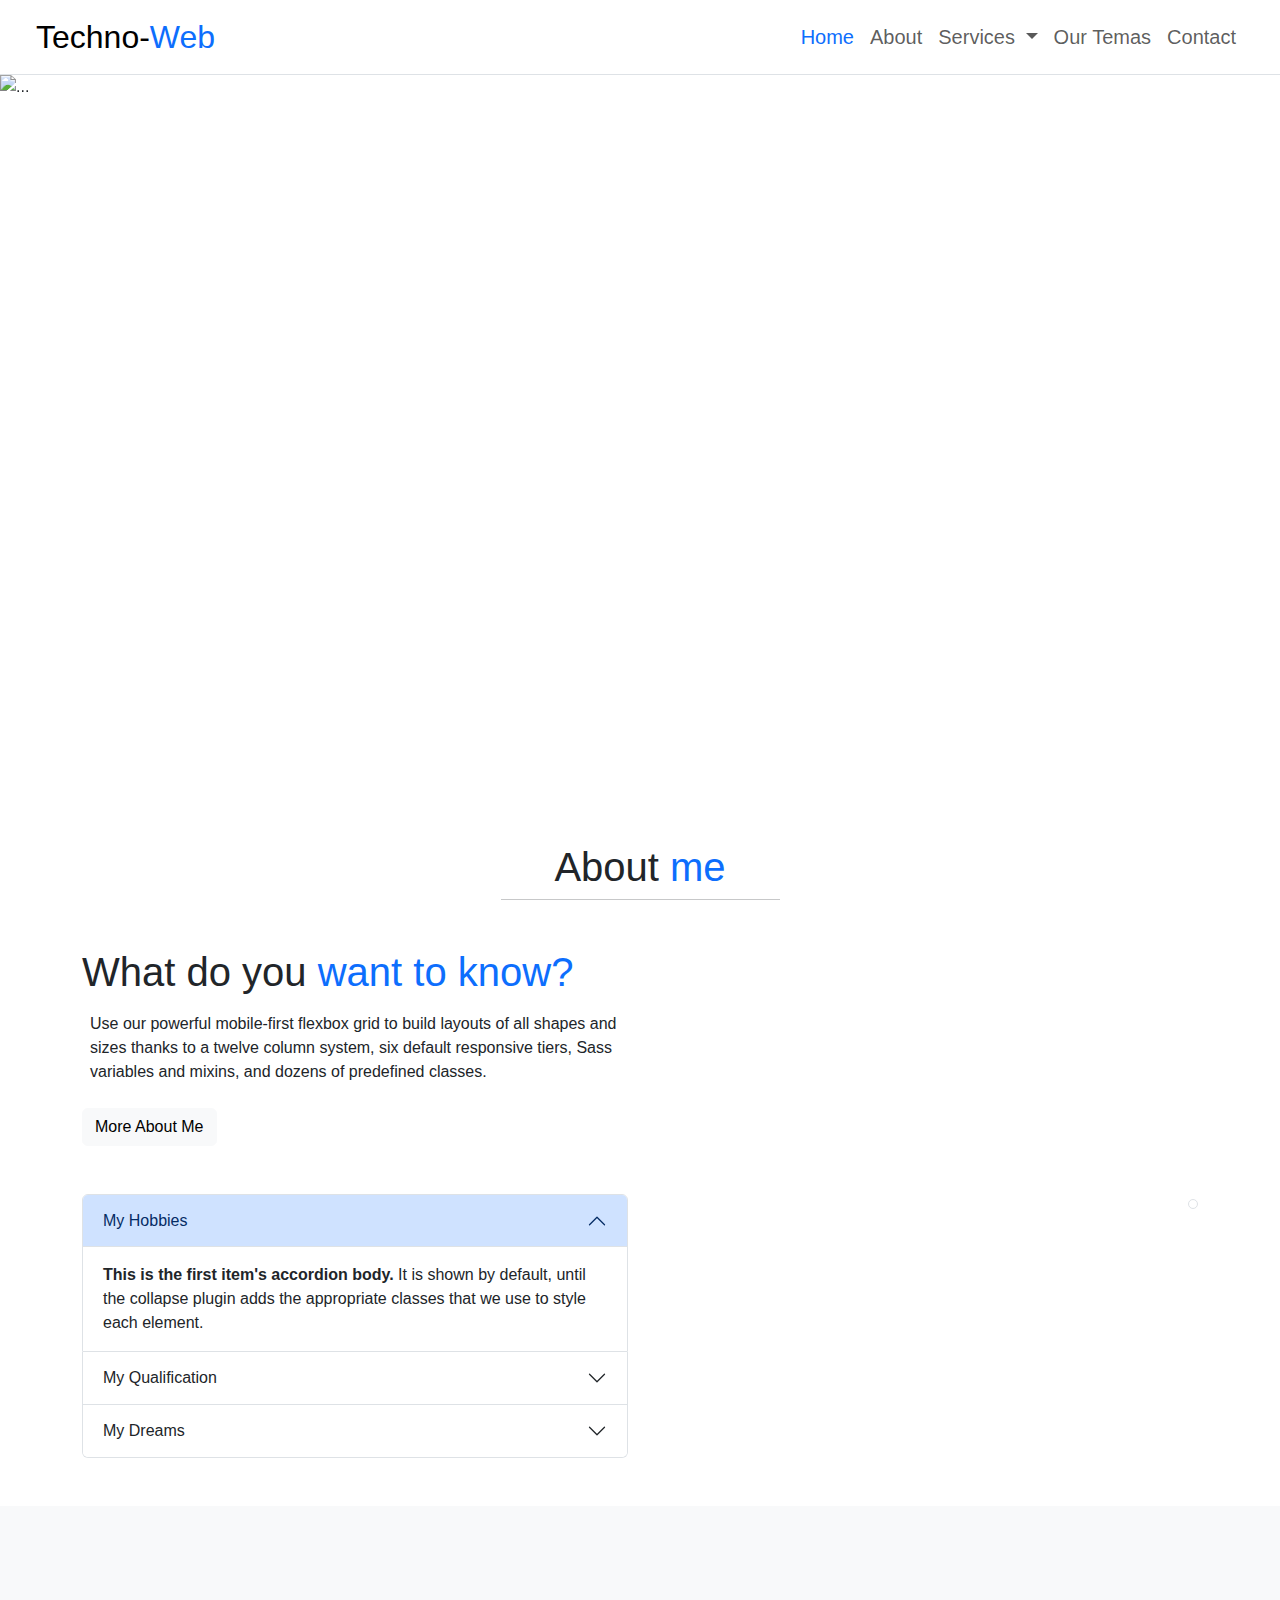
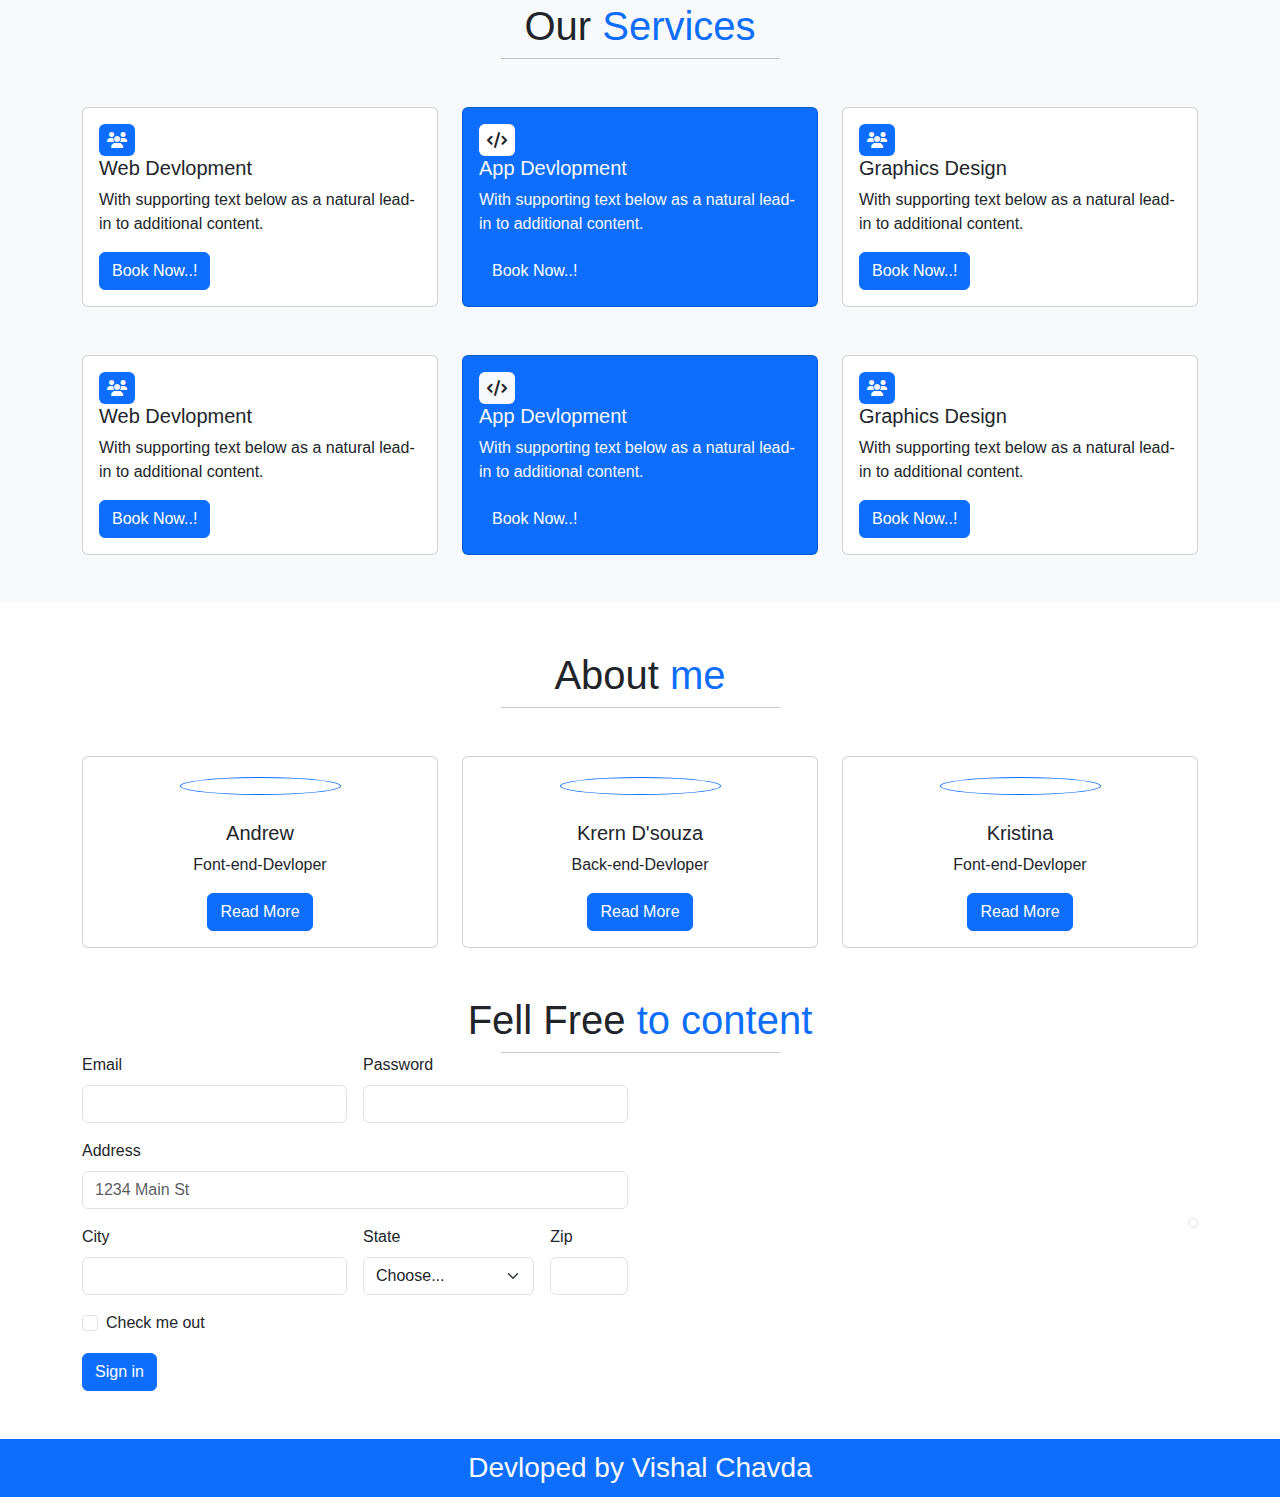
==== BT-projets/index.html @ 7d2c6d88 "Try To Boostrap" ====
<!DOCTYPE html>
<html lang="en">

<head>
    <meta charset="UTF-8">
    <meta name="viewport" content="width=device-width, initial-scale=1.0">
    <title>Techno-web</title>
    <link href="https://cdn.jsdelivr.net/npm/bootstrap@5.3.3/dist/css/bootstrap.min.css" rel="stylesheet">
    <link rel="stylesheet" href="style.css">
    <link rel="stylesheet" href="https://cdnjs.cloudflare.com/ajax/libs/font-awesome/6.7.2/css/all.min.css"
        integrity="sha512-Evv84Mr4kqVGRNSgIGL/F/aIDqQb7xQ2vcrdIwxfjThSH8CSR7PBEakCr51Ck+w+/U6swU2Im1vVX0SVk9ABhg=="
        crossorigin="anonymous" referrerpolicy="no-referrer" />
</head>

<body>


    <header id="home">
        <!-- navbar -->
        <nav class="navbar navbar-expand-lg navbar-light bg-white px-4 border-bottom">
            <div class="container-fluid">
                <a class="navbar-brand fs-2" href="#">Techno-<span class="text-primary">Web</span></a>
                <button class="navbar-toggler" type="button" data-bs-toggle="collapse"
                    data-bs-target="#navbarSupportedContent" aria-controls="navbarSupportedContent"
                    aria-expanded="false" aria-label="Toggle navigation">
                    <span class="navbar-toggler-icon"></span>
                </button>
                <div class="collapse navbar-collapse" id="navbarSupportedContent">
                    <ul class="navbar-nav ms-auto mb-2 mb-lg-0 fs-5 text-center">
                        <li class="nav-item">
                            <a class="nav-link active text-primary" aria-current="page" href="#home">Home</a>
                        </li>
                        <li class="nav-item">
                            <a class="nav-link" href="#About">About</a>
                        </li>
                        <li class="nav-item dropdown">
                            <a class="nav-link dropdown-toggle" href="#Services" id="navbarDropdown" role="button"
                                data-bs-toggle="dropdown" aria-expanded="false">
                                Services
                            </a>
                            <ul class="dropdown-menu" aria-labelledby="navbarDropdown">
                                <li><a class="dropdown-item" href="#">SEO</a></li>
                                <li><a class="dropdown-item" href="#">Web Design</a></li>
                                <li>
                                    <hr class="dropdown-divider">
                                </li>
                                <li><a class="dropdown-item" href="#">Graphics Design</a></li>
                            </ul>
                        </li>
                        <li class="nav-item">
                            <a class="nav-link" href="#teams">Our Temas</a>
                        </li>
                        <li class="nav-item">
                            <a class="nav-link" href="#Contact">Contact</a>
                        </li>

                    </ul>

                </div>
            </div>
        </nav>


        <!-- slider -->
        <div id="carouselExampleCaptions" class="carousel slide" data-bs-ride="carousel">
            <div class="carousel-indicators">
                <button type="button" data-bs-target="#carouselExampleCaptions" data-bs-slide-to="0" class="active"
                    aria-current="true" aria-label="Slide 1"></button>
                <button type="button" data-bs-target="#carouselExampleCaptions" data-bs-slide-to="1"
                    aria-label="Slide 2"></button>
                <button type="button" data-bs-target="#carouselExampleCaptions" data-bs-slide-to="2"
                    aria-label="Slide 3"></button>
            </div>
            <div class="carousel-inner">
                <div class="carousel-item active">
                    <img src="/Image/banner.jpg" class="d-block w-100" alt="...">
                    <div class="carousel-caption d-md-block">
                        <h5>First slide label</h5>
                        <p>Some representative placeholder content for the first slide.</p>
                    </div>
                </div>
                <div class="carousel-item">
                    <img src="/Image/banner1.jpg" class="d-block w-100" alt="...">
                    <div class="carousel-caption d-md-block">
                        <h5>Second slide label</h5>
                        <p>Some representative placeholder content for the second slide.</p>
                    </div>
                </div>
                <div class="carousel-item">
                    <img src="/Image/banner.jpg" class="d-block w-100" alt="...">
                    <div class="carousel-caption  d-md-block">
                        <h5>Third slide label</h5>
                        <p>Some representative placeholder content for the third slide.</p>
                    </div>
                </div>
            </div>
            <button class="carousel-control-prev" type="button" data-bs-target="#carouselExampleCaptions"
                data-bs-slide="prev">
                <span class="carousel-control-prev-icon" aria-hidden="true"></span>
                <span class="visually-hidden">Previous</span>
            </button>
            <button class="carousel-control-next" type="button" data-bs-target="#carouselExampleCaptions"
                data-bs-slide="next">
                <span class="carousel-control-next-icon" aria-hidden="true"></span>
                <span class="visually-hidden">Next</span>
            </button>
        </div>
    </header>

    <!-- About -->
    <section class="About my-5">
        <div class="container ">
            <div>
                <h1 class="text-center">About <span class="text-primary">me</span></h1>
                <hr class="w-25 m-auto">
            </div>
            <div class="row mt-5">
                <div class="col-sm-12 col-md-6 col-lg-6 col-12">
                    <h1>What do you <span class="text-primary">want to know?</span></h1>
                    <p class="p-2">
                        Use our powerful mobile-first flexbox grid to build layouts of all shapes and sizes thanks to a
                        twelve column system, six default responsive tiers, Sass variables and mixins, and dozens of
                        predefined classes.
                    </p>
                    <button type="button" class="btn btn-light mb-5">More About Me</button>

                    <div class="accordion" id="accordionExample">
                        <div class="accordion-item">
                            <h2 class="accordion-header" id="headingOne">
                                <button class="accordion-button" type="button" data-bs-toggle="collapse"
                                    data-bs-target="#collapseOne" aria-expanded="true" aria-controls="collapseOne">
                                    My Hobbies
                                </button>
                            </h2>
                            <div id="collapseOne" class="accordion-collapse collapse show" aria-labelledby="headingOne"
                                data-bs-parent="#accordionExample">
                                <div class="accordion-body">
                                    <strong>This is the first item's accordion body.</strong> It is shown by default,
                                    until the collapse plugin adds the appropriate classes that we use to style each
                                    element.
                                </div>
                            </div>
                        </div>
                        <div class="accordion-item">
                            <h2 class="accordion-header" id="headingTwo">
                                <button class="accordion-button collapsed" type="button" data-bs-toggle="collapse"
                                    data-bs-target="#collapseTwo" aria-expanded="false" aria-controls="collapseTwo">
                                    My Qualification
                                </button>
                            </h2>
                            <div id="collapseTwo" class="accordion-collapse collapse" aria-labelledby="headingTwo"
                                data-bs-parent="#accordionExample">
                                <div class="accordion-body">
                                    <strong>This is the second item's accordion body.</strong> It is hidden by default,
                                    until the collapse plugin adds the appropriate classes that we use to style each
                                    element.
                                </div>
                            </div>
                        </div>
                        <div class="accordion-item">
                            <h2 class="accordion-header" id="headingThree">
                                <button class="accordion-button collapsed" type="button" data-bs-toggle="collapse"
                                    data-bs-target="#collapseThree" aria-expanded="false" aria-controls="collapseThree">
                                    My Dreams
                                </button>
                            </h2>
                            <div id="collapseThree" class="accordion-collapse collapse" aria-labelledby="headingThree"
                                data-bs-parent="#accordionExample">
                                <div class="accordion-body">
                                    <strong>This is the third item's accordion body.</strong> It is hidden by default,
                                    until the collapse plugin adds the appropriate classes that we use to style each
                                    element.
                                </div>
                            </div>
                        </div>
                    </div>
                </div>
                <div class="col-sm-12 col-md-6 col-lg-6 col-12 m-auto text-end">
                    <img src="/Image/s4.jpg" alt="" class="img-fulid img-thumbnail">
                </div>
            </div>
        </div>
    </section>


    <!-- services -->
    <section class="serices py-5 bg-light">
        <div class="container">
            <div class="my-5">
                <h1 class="text-center">Our <span class="text-primary">Services</span></h1>
                <hr class="w-25 m-auto">
            </div>


            <div class="row my-5">
                <div class="col-sm-12 col-md-4 col-lg-4 col-12">
                    <div class="card">
                        <div class="card-body">
                            <i class="fa-solid fa-users bg-primary text-light p-2 rounded"></i>
                            <h5 class="card-title">Web Devlopment</h5>
                            <p class="card-text">With supporting text below as a natural lead-in to additional content.
                            </p>
                            <a href="#" class="btn btn-primary">Book Now..!</a>
                        </div>
                    </div>
                </div>
                <div class="col-sm-12 col-md-4 col-lg-4 col-12">
                    <div class="card bg-primary text-light">
                        <div class="card-body">
                            <i class="fa-solid fa-code  bg-white text-dark p-2 rounded"></i>
                            <h5 class="card-title">App Devlopment</h5>
                            <p class="card-text">With supporting text below as a natural lead-in to additional content.
                            </p>
                            <a href="#" class="btn btn-primary">Book Now..!</a>
                        </div>
                    </div>
                </div>
                <div class="col-sm-12 col-md-4 col-lg-4 col-12">
                    <div class="card">
                        <div class="card-body">
                            <i class="fa-solid fa-users bg-primary text-light p-2 rounded"></i>
                            <h5 class="card-title">Graphics Design</h5>
                            <p class="card-text">With supporting text below as a natural lead-in to additional content.
                            </p>
                            <a href="#" class="btn btn-primary">Book Now..!</a>
                        </div>
                    </div>
                </div>

            </div>
            <div class="row">
                <div class="col-sm-12 col-md-4 col-lg-4 col-12">
                    <div class="card">
                        <div class="card-body">
                            <i class="fa-solid fa-users bg-primary text-light p-2 rounded"></i>
                            <h5 class="card-title">Web Devlopment</h5>
                            <p class="card-text">With supporting text below as a natural lead-in to additional content.
                            </p>
                            <a href="#" class="btn btn-primary">Book Now..!</a>
                        </div>
                    </div>
                </div>
                <div class="col-sm-12 col-md-4 col-lg-4 col-12">
                    <div class="card bg-primary text-light">
                        <div class="card-body">
                            <i class="fa-solid fa-code  bg-light text-dark p-2 rounded"></i>
                            <h5 class="card-title">App Devlopment</h5>
                            <p class="card-text">With supporting text below as a natural lead-in to additional content.
                            </p>
                            <a href="#" class="btn btn-primary">Book Now..!</a>
                        </div>
                    </div>
                </div>
                <div class="col-sm-12 col-md-4 col-lg-4 col-12">
                    <div class="card">
                        <div class="card-body">
                            <i class="fa-solid fa-users bg-primary text-light p-2 rounded"></i>
                            <h5 class="card-title">Graphics Design</h5>
                            <p class="card-text">With supporting text below as a natural lead-in to additional content.
                            </p>
                            <a href="#" class="btn btn-primary">Book Now..!</a>
                        </div>
                    </div>
                </div>

            </div>
        </div>
    </section>

    <!-- Teams -->
    <section class="temas my-5">
        <div class="container">
            <div>
                <h1 class="text-center">About <span class="text-primary">me</span></h1>
                <hr class="w-25 m-auto">
            </div>

            <div class="row mt-5">
                <div class="col-sm-12 col-md-4 col-lg-4 col-12">
                    <div class="card">
                        <div class="card-body text-center">
                            <img src="/Image/s4.jpg" alt="" class="img-fulid rounded-circle border border-primary p-2">
                            <h5 class="card-title mt-4">Andrew</h5>
                            <p class="card-text">Font-end-Devloper</p>
                            <a href="#" class="btn btn-primary">Read More</a>
                        </div>
                    </div>
                </div>
                <div class="col-sm-12 col-md-4 col-lg-4 col-12">
                    <div class="card">
                        <div class="card-body text-center">
                            <img src="/Image/s2.jpg" alt="" class="img-fulid rounded-circle border border-primary p-2">
                            <h5 class="card-title mt-4">Krern D'souza</h5>
                            <p class="card-text">Back-end-Devloper</p>
                            <a href="#" class="btn btn-primary">Read More</a>
                        </div>
                    </div>
                </div>
                <div class="col-sm-12 col-md-4 col-lg-4 col-12">
                    <div class="card">
                        <div class="card-body text-center">
                            <img src="/Image/s3.jpg" alt="" class="img-fulid rounded-circle border border-primary p-2">
                            <h5 class="card-title mt-4">Kristina</h5>
                            <p class="card-text">Font-end-Devloper</p>
                            <a href="#" class="btn btn-primary">Read More</a>
                        </div>
                    </div>
                </div>
            </div>



        </div>


    </section>

    <!-- content -->
    <section class="content my-5">
        <div class="container">
            <div>
                <h1 class="text-center">Fell Free <span class="text-primary">to content</span></h1>
                <hr class="w-25 m-auto">
            </div>

            <div class="row">
                <div class="col-sm-12 col-md-6 col-lg-6 col-12">
                    <form class="row g-3">
                        <div class="col-md-6">
                            <label for="inputEmail4" class="form-label">Email</label>
                            <input type="email" class="form-control" id="inputEmail4">
                        </div>
                        <div class="col-md-6">
                            <label for="inputPassword4" class="form-label">Password</label>
                            <input type="password" class="form-control" id="inputPassword4">
                        </div>
                        <div class="col-12">
                            <label for="inputAddress" class="form-label">Address</label>
                            <input type="text" class="form-control" id="inputAddress" placeholder="1234 Main St">
                        </div>

                        <div class="col-md-6">
                            <label for="inputCity" class="form-label">City</label>
                            <input type="text" class="form-control" id="inputCity">
                        </div>
                        <div class="col-md-4">
                            <label for="inputState" class="form-label">State</label>
                            <select id="inputState" class="form-select">
                                <option selected>Choose...</option>
                                <option>...</option>
                            </select>
                        </div>
                        <div class="col-md-2">
                            <label for="inputZip" class="form-label">Zip</label>
                            <input type="text" class="form-control" id="inputZip">
                        </div>
                        <div class="col-12">
                            <div class="form-check">
                                <input class="form-check-input" type="checkbox" id="gridCheck">
                                <label class="form-check-label" for="gridCheck">
                                    Check me out
                                </label>
                            </div>
                        </div>
                        <div class="col-12">
                            <button type="submit" class="btn btn-primary">Sign in</button>
                        </div>
                    </form>
                </div>
                <div class="col-sm-12 col-md-6 col-lg-6 col-12 m-auto text-end">
                    <img src="/Image/s6.jpg" alt="" class="img-fulid img-thumbnail">

                </div>
            </div>
        </div>
    </section>

    <!-- footer -->
    <section class="footer bg-primary text-light text-center fs-3 p-2">
        Devloped by Vishal Chavda
    </section>

    <script src="https://cdn.jsdelivr.net/npm/@popperjs/core@2.11.8/dist/umd/popper.min.js"></script>
    <script src="https://cdn.jsdelivr.net/npm/bootstrap@5.3.3/dist/js/bootstrap.min.js"></script>
</body>

</html>
---- BT-projets/style.css ----
body {
    font-family: 'Arial', sans-serif;
}

.carousel-item img{
    width: 100%;
    height: 80vh;
}


.card-body img{
    min-width: 50%;
    max-height: 200px;
}
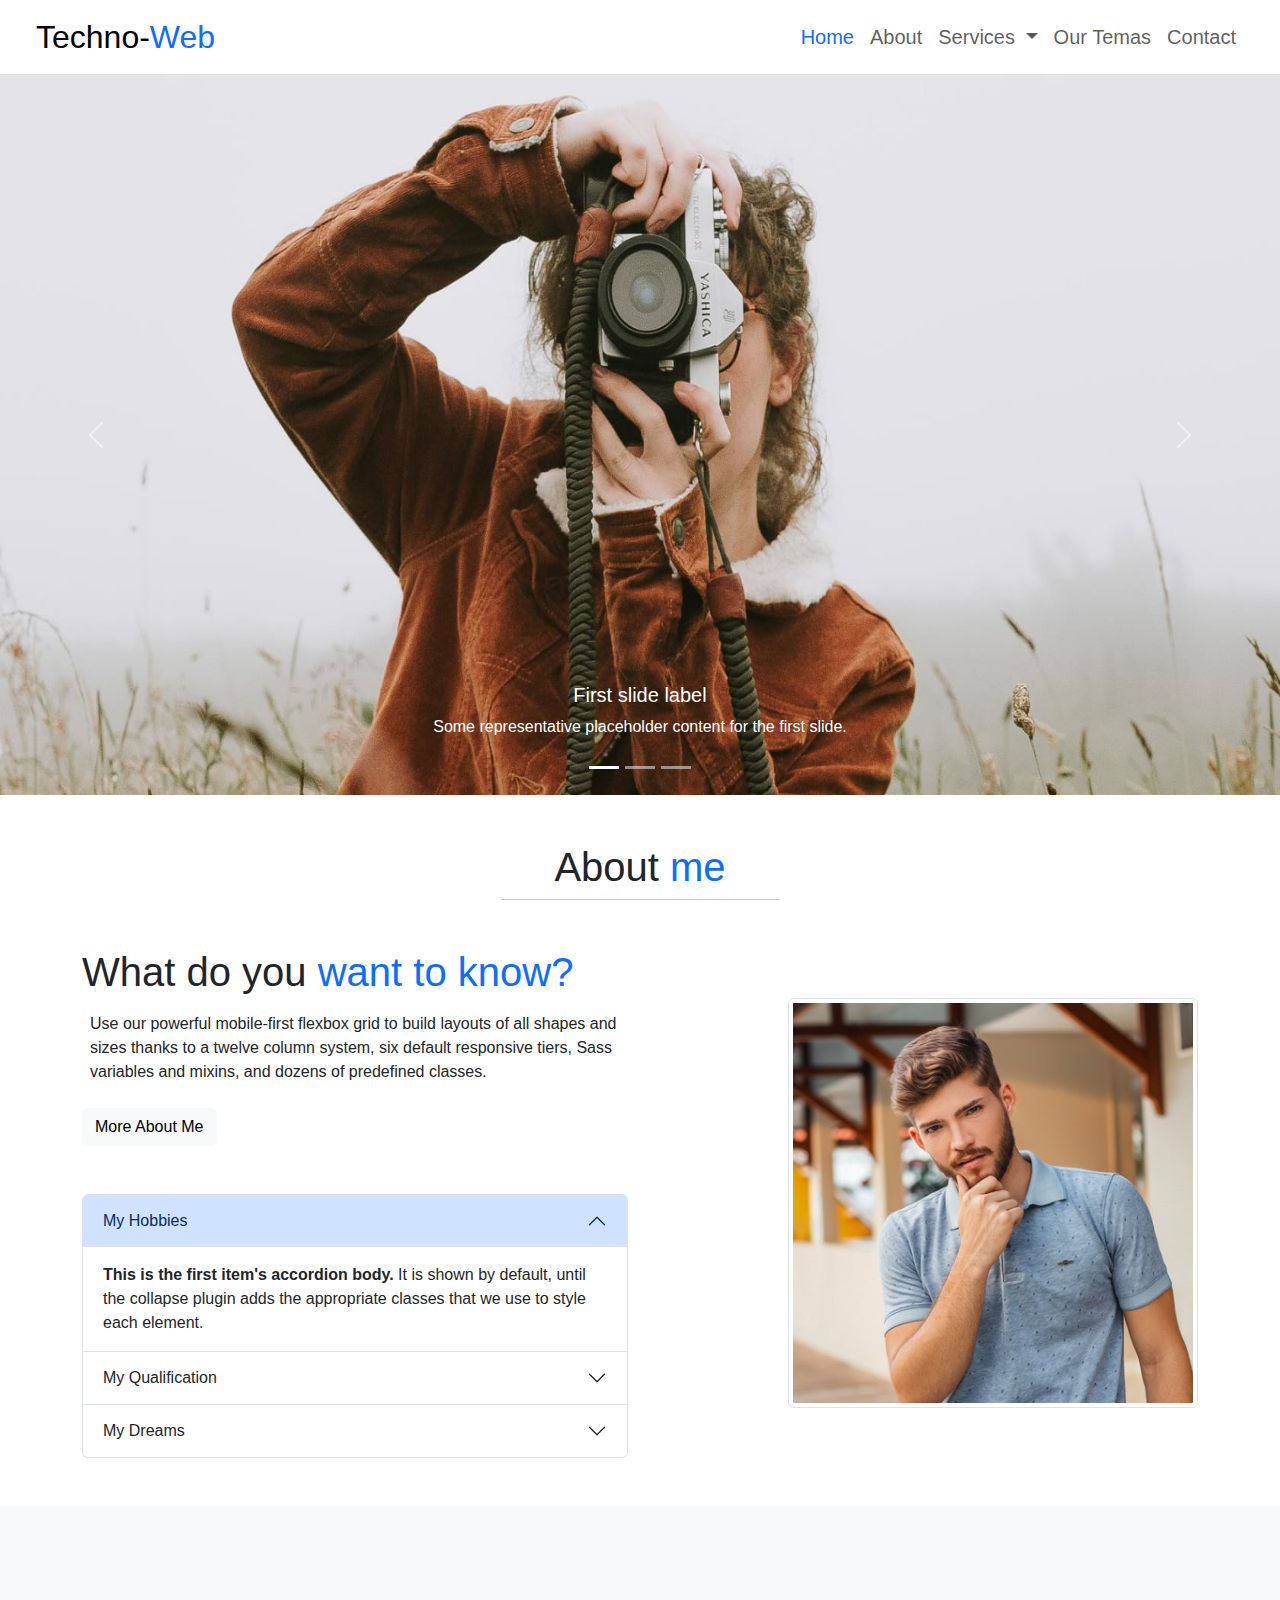
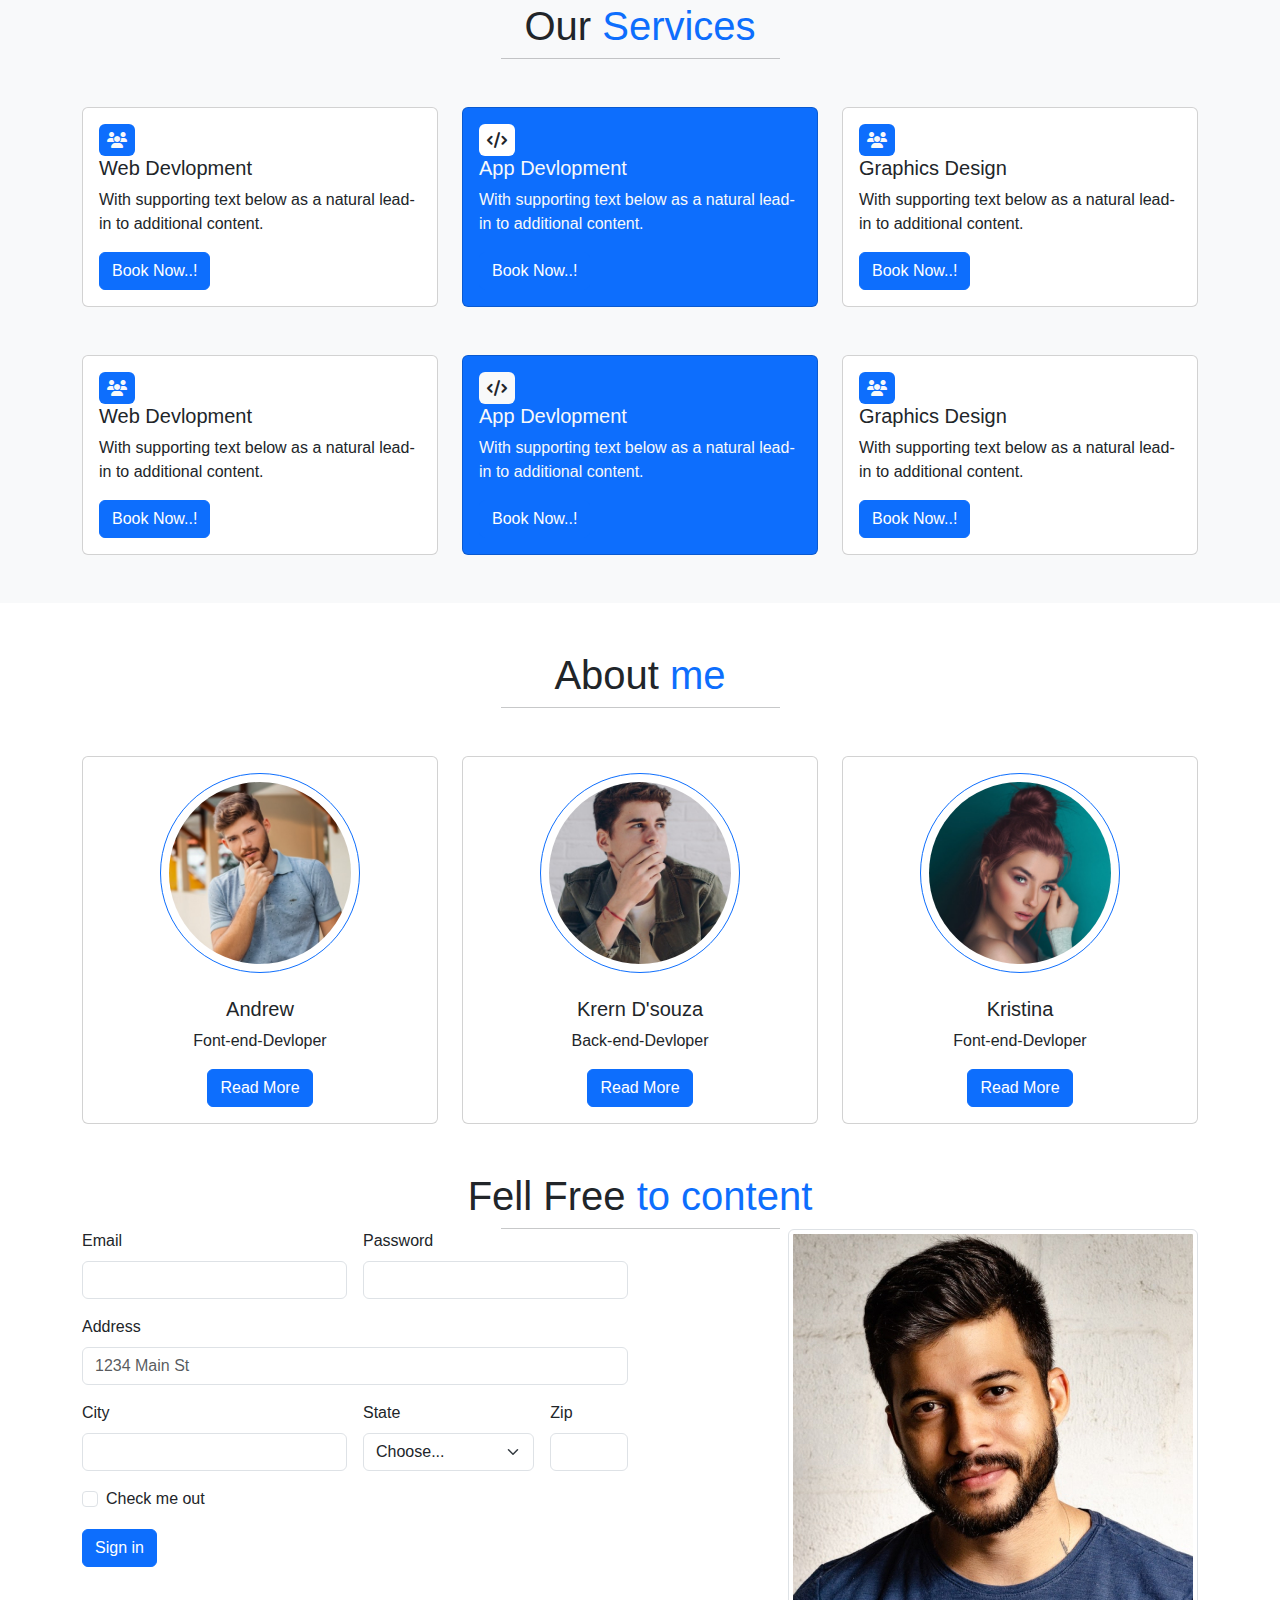
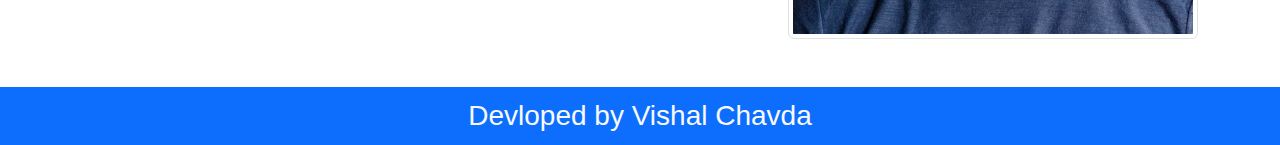
==== commit 21a3f3cc: "try to" ====
--- a/BT-projets/index.html
+++ b/BT-projets/index.html
@@ -73,21 +73,21 @@
             </div>
             <div class="carousel-inner">
                 <div class="carousel-item active">
-                    <img src="/Image/banner.jpg" class="d-block w-100" alt="...">
+                    <img src="/BT-projets/Image/banner.jpg" class="d-block w-100" alt="...">
                     <div class="carousel-caption d-md-block">
                         <h5>First slide label</h5>
                         <p>Some representative placeholder content for the first slide.</p>
                     </div>
                 </div>
                 <div class="carousel-item">
-                    <img src="/Image/banner1.jpg" class="d-block w-100" alt="...">
+                    <img src="/BT-projets/Image/banner1.jpg" class="d-block w-100" alt="...">
                     <div class="carousel-caption d-md-block">
                         <h5>Second slide label</h5>
                         <p>Some representative placeholder content for the second slide.</p>
                     </div>
                 </div>
                 <div class="carousel-item">
-                    <img src="/Image/banner.jpg" class="d-block w-100" alt="...">
+                    <img src="/BT-projets/Image/banner.jpg" class="d-block w-100" alt="...">
                     <div class="carousel-caption  d-md-block">
                         <h5>Third slide label</h5>
                         <p>Some representative placeholder content for the third slide.</p>
@@ -176,7 +176,7 @@
                     </div>
                 </div>
                 <div class="col-sm-12 col-md-6 col-lg-6 col-12 m-auto text-end">
-                    <img src="/Image/s4.jpg" alt="" class="img-fulid img-thumbnail">
+                    <img src="/BT-projets/Image/s4.jpg" alt="" class="img-fulid img-thumbnail">
                 </div>
             </div>
         </div>
@@ -279,7 +279,7 @@
                 <div class="col-sm-12 col-md-4 col-lg-4 col-12">
                     <div class="card">
                         <div class="card-body text-center">
-                            <img src="/Image/s4.jpg" alt="" class="img-fulid rounded-circle border border-primary p-2">
+                            <img src="/BT-projets/Image/s4.jpg" alt="" class="img-fulid rounded-circle border border-primary p-2">
                             <h5 class="card-title mt-4">Andrew</h5>
                             <p class="card-text">Font-end-Devloper</p>
                             <a href="#" class="btn btn-primary">Read More</a>
@@ -289,7 +289,7 @@
                 <div class="col-sm-12 col-md-4 col-lg-4 col-12">
                     <div class="card">
                         <div class="card-body text-center">
-                            <img src="/Image/s2.jpg" alt="" class="img-fulid rounded-circle border border-primary p-2">
+                            <img src="/BT-projets/Image/s2.jpg" alt="" class="img-fulid rounded-circle border border-primary p-2">
                             <h5 class="card-title mt-4">Krern D'souza</h5>
                             <p class="card-text">Back-end-Devloper</p>
                             <a href="#" class="btn btn-primary">Read More</a>
@@ -299,7 +299,7 @@
                 <div class="col-sm-12 col-md-4 col-lg-4 col-12">
                     <div class="card">
                         <div class="card-body text-center">
-                            <img src="/Image/s3.jpg" alt="" class="img-fulid rounded-circle border border-primary p-2">
+                            <img src="/BT-projets/Image/s3.jpg" alt="" class="img-fulid rounded-circle border border-primary p-2">
                             <h5 class="card-title mt-4">Kristina</h5>
                             <p class="card-text">Font-end-Devloper</p>
                             <a href="#" class="btn btn-primary">Read More</a>
@@ -368,7 +368,7 @@
                     </form>
                 </div>
                 <div class="col-sm-12 col-md-6 col-lg-6 col-12 m-auto text-end">
-                    <img src="/Image/s6.jpg" alt="" class="img-fulid img-thumbnail">
+                    <img src="/BT-projets/Image/s6.jpg" alt="" class="img-fulid img-thumbnail">
 
                 </div>
             </div>
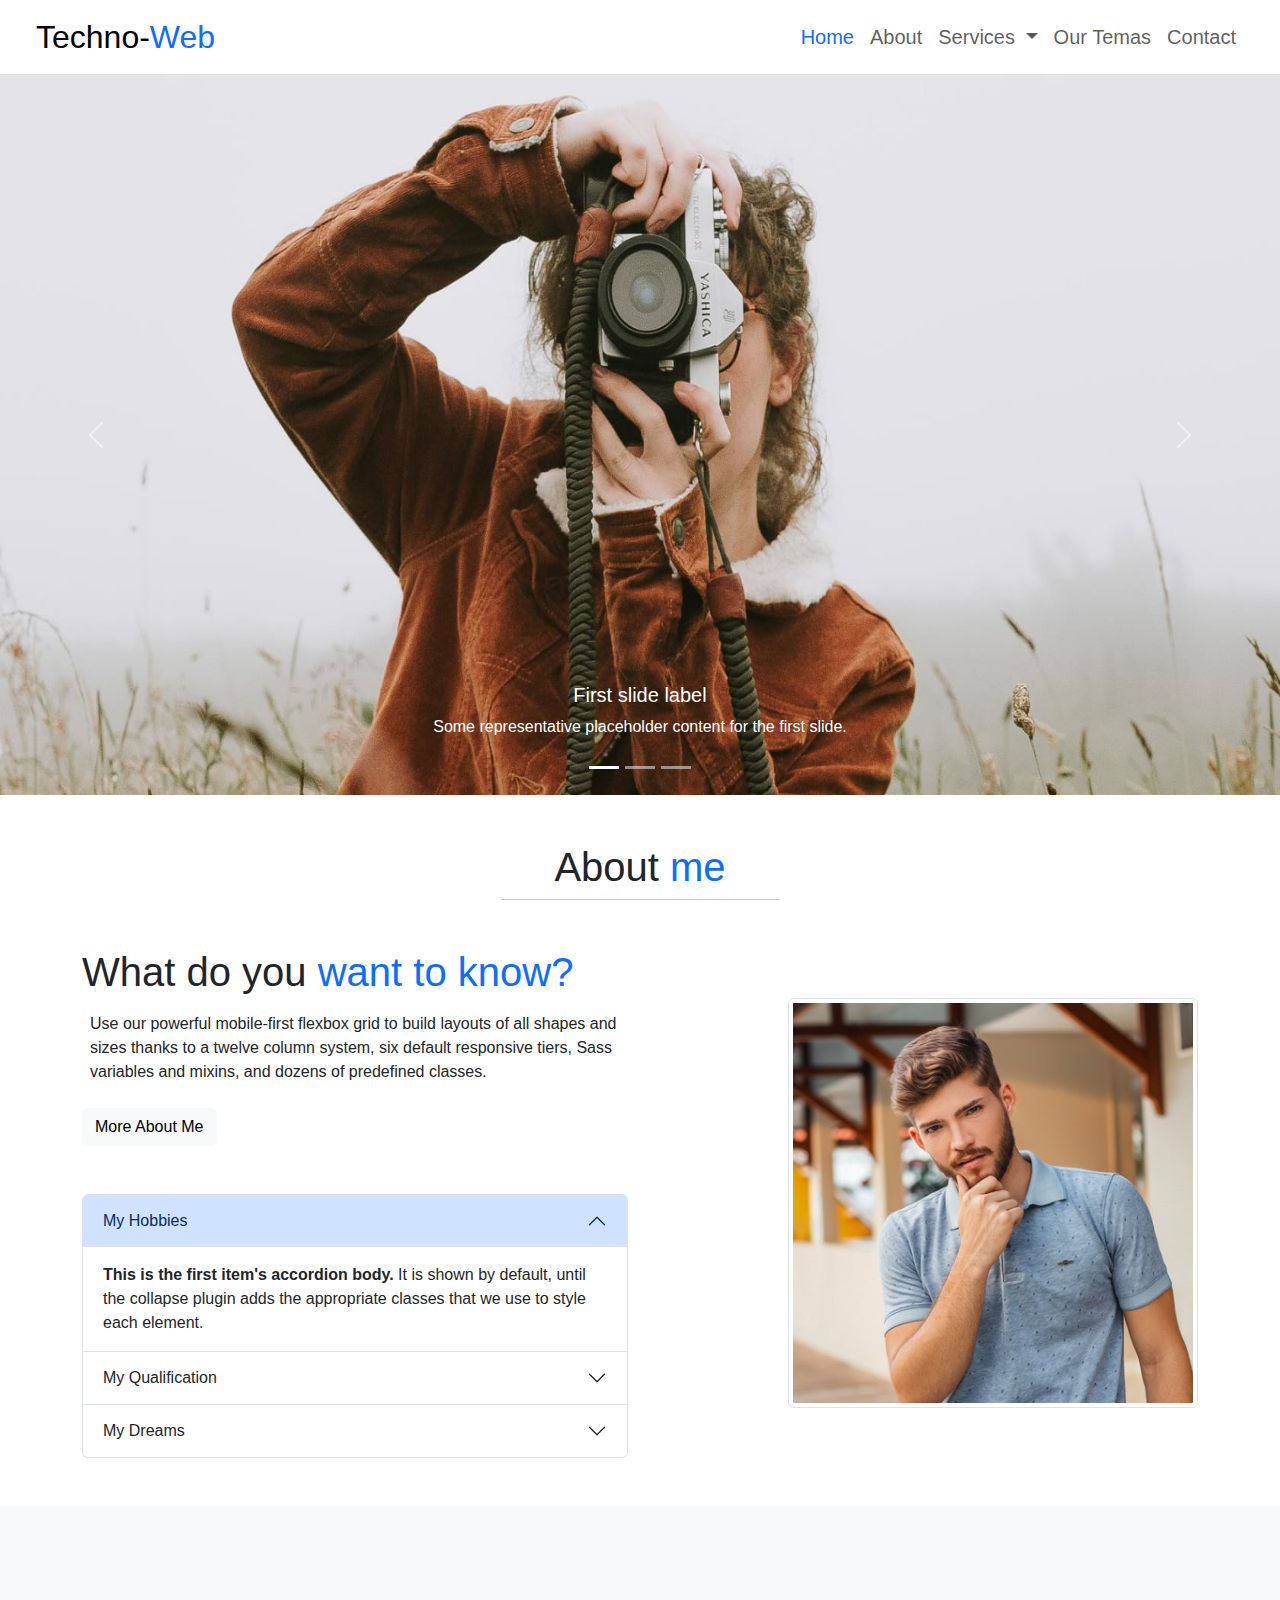
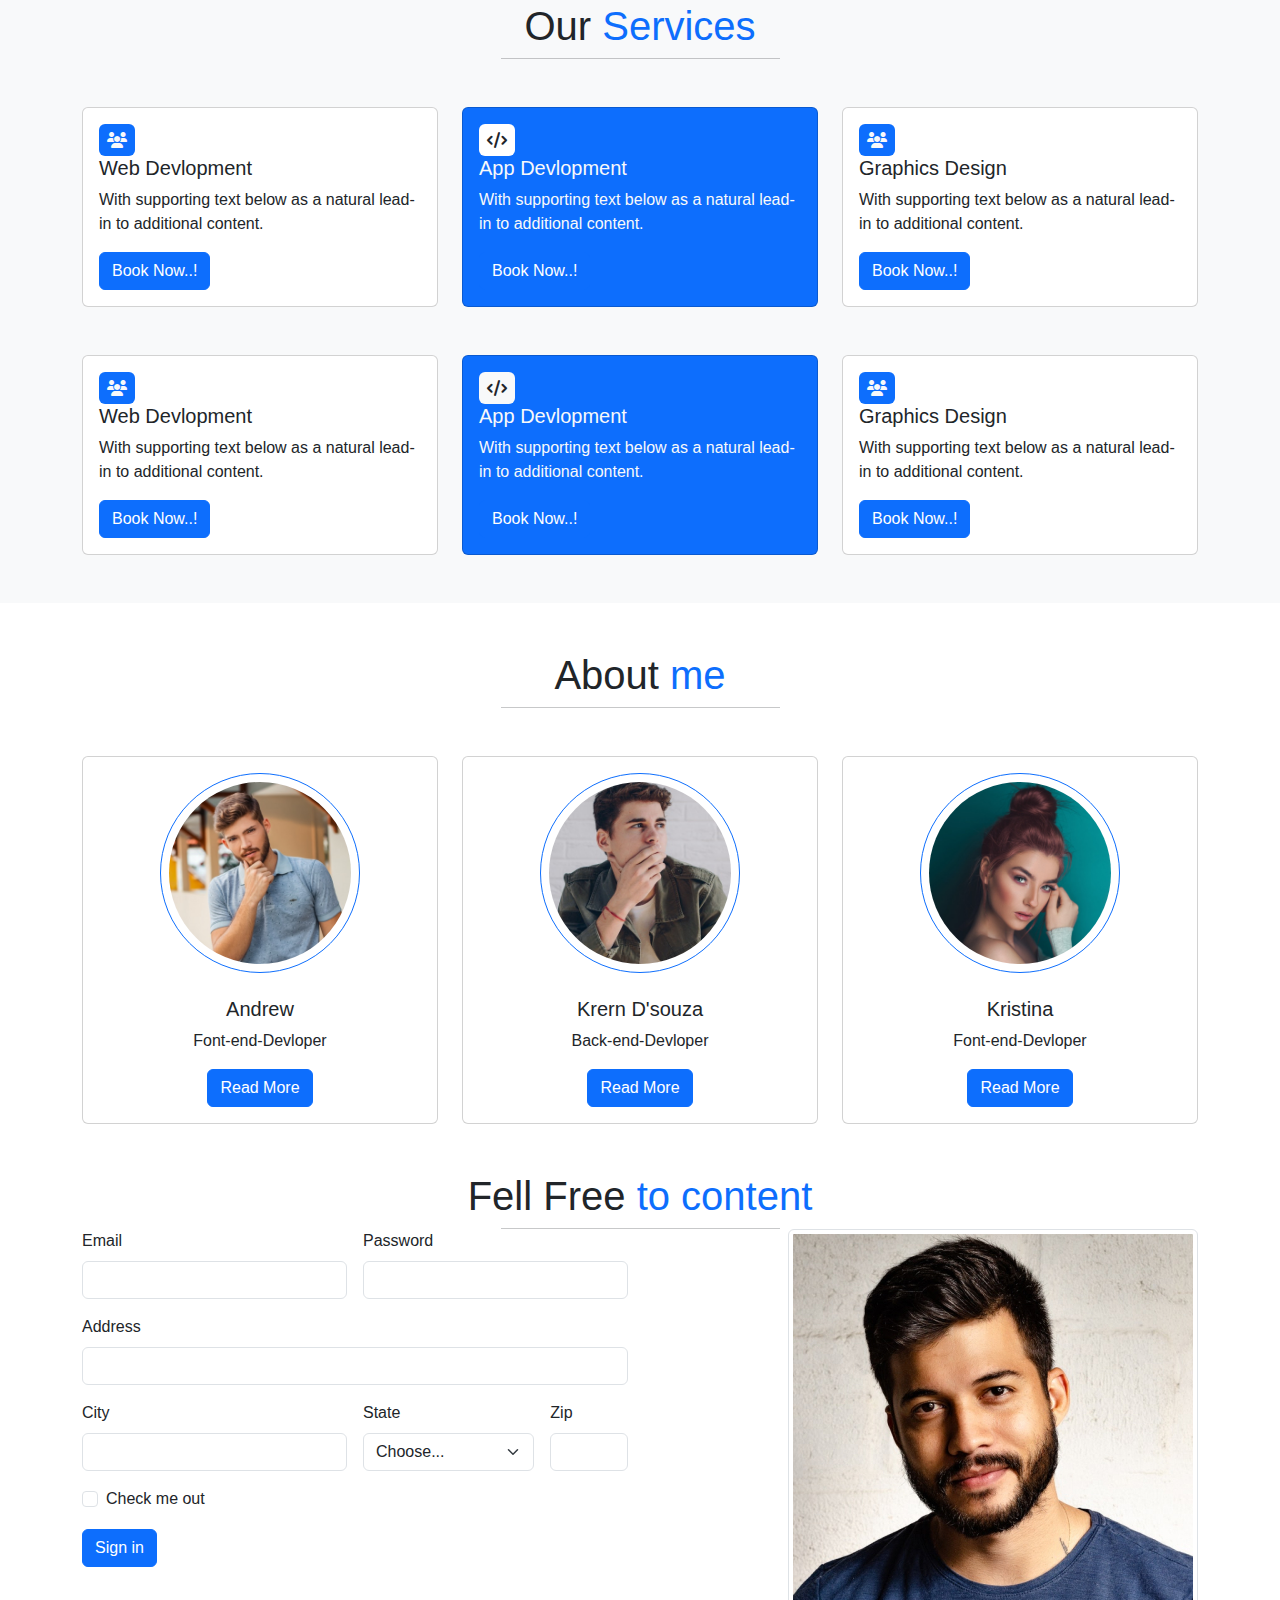
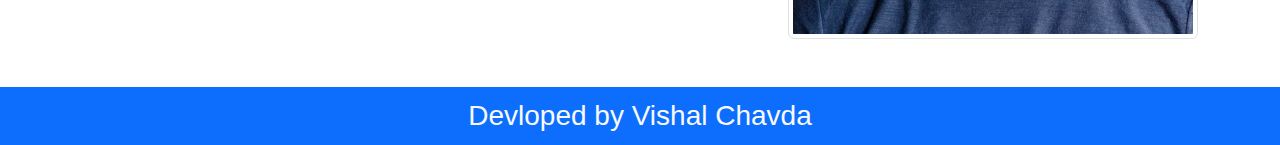
==== commit 1ffe7426: "Update index.html-3" ====
--- a/BT-projets/index.html
+++ b/BT-projets/index.html
@@ -34,17 +34,17 @@
                             <a class="nav-link" href="#About">About</a>
                         </li>
                         <li class="nav-item dropdown">
-                            <a class="nav-link dropdown-toggle" href="#Services" id="navbarDropdown" role="button"
+                            <a class="nav-link dropdown-toggle" href="#" id="navbarDropdown" role="button"
                                 data-bs-toggle="dropdown" aria-expanded="false">
                                 Services
                             </a>
                             <ul class="dropdown-menu" aria-labelledby="navbarDropdown">
-                                <li><a class="dropdown-item" href="#">SEO</a></li>
-                                <li><a class="dropdown-item" href="#">Web Design</a></li>
+                                <li><a class="dropdown-item" href="#Services">SEO</a></li>
+                                <li><a class="dropdown-item" href="#Services">Web Design</a></li>
                                 <li>
                                     <hr class="dropdown-divider">
                                 </li>
-                                <li><a class="dropdown-item" href="#">Graphics Design</a></li>
+                                <li><a class="dropdown-item" href="#Services">Graphics Design</a></li>
                             </ul>
                         </li>
                         <li class="nav-item">
@@ -108,7 +108,7 @@
     </header>
 
     <!-- About -->
-    <section class="About my-5">
+    <section class="About my-5" id="About">
         <div class="container ">
             <div>
                 <h1 class="text-center">About <span class="text-primary">me</span></h1>
@@ -184,7 +184,7 @@
 
 
     <!-- services -->
-    <section class="serices py-5 bg-light">
+    <section class="serices py-5 bg-light" id="Services">
         <div class="container">
             <div class="my-5">
                 <h1 class="text-center">Our <span class="text-primary">Services</span></h1>
@@ -268,7 +268,7 @@
     </section>
 
     <!-- Teams -->
-    <section class="temas my-5">
+    <section class="temas my-5" id="teams">
         <div class="container">
             <div>
                 <h1 class="text-center">About <span class="text-primary">me</span></h1>
@@ -316,7 +316,7 @@
     </section>
 
     <!-- content -->
-    <section class="content my-5">
+    <section class="content my-5" id="Contact">
         <div class="container">
             <div>
                 <h1 class="text-center">Fell Free <span class="text-primary">to content</span></h1>
@@ -336,7 +336,7 @@
                         </div>
                         <div class="col-12">
                             <label for="inputAddress" class="form-label">Address</label>
-                            <input type="text" class="form-control" id="inputAddress" placeholder="1234 Main St">
+                            <input type="text" class="form-control" id="inputAddress">
                         </div>
 
                         <div class="col-md-6">
@@ -384,4 +384,4 @@
     <script src="https://cdn.jsdelivr.net/npm/bootstrap@5.3.3/dist/js/bootstrap.min.js"></script>
 </body>
 
-</html>+</html>
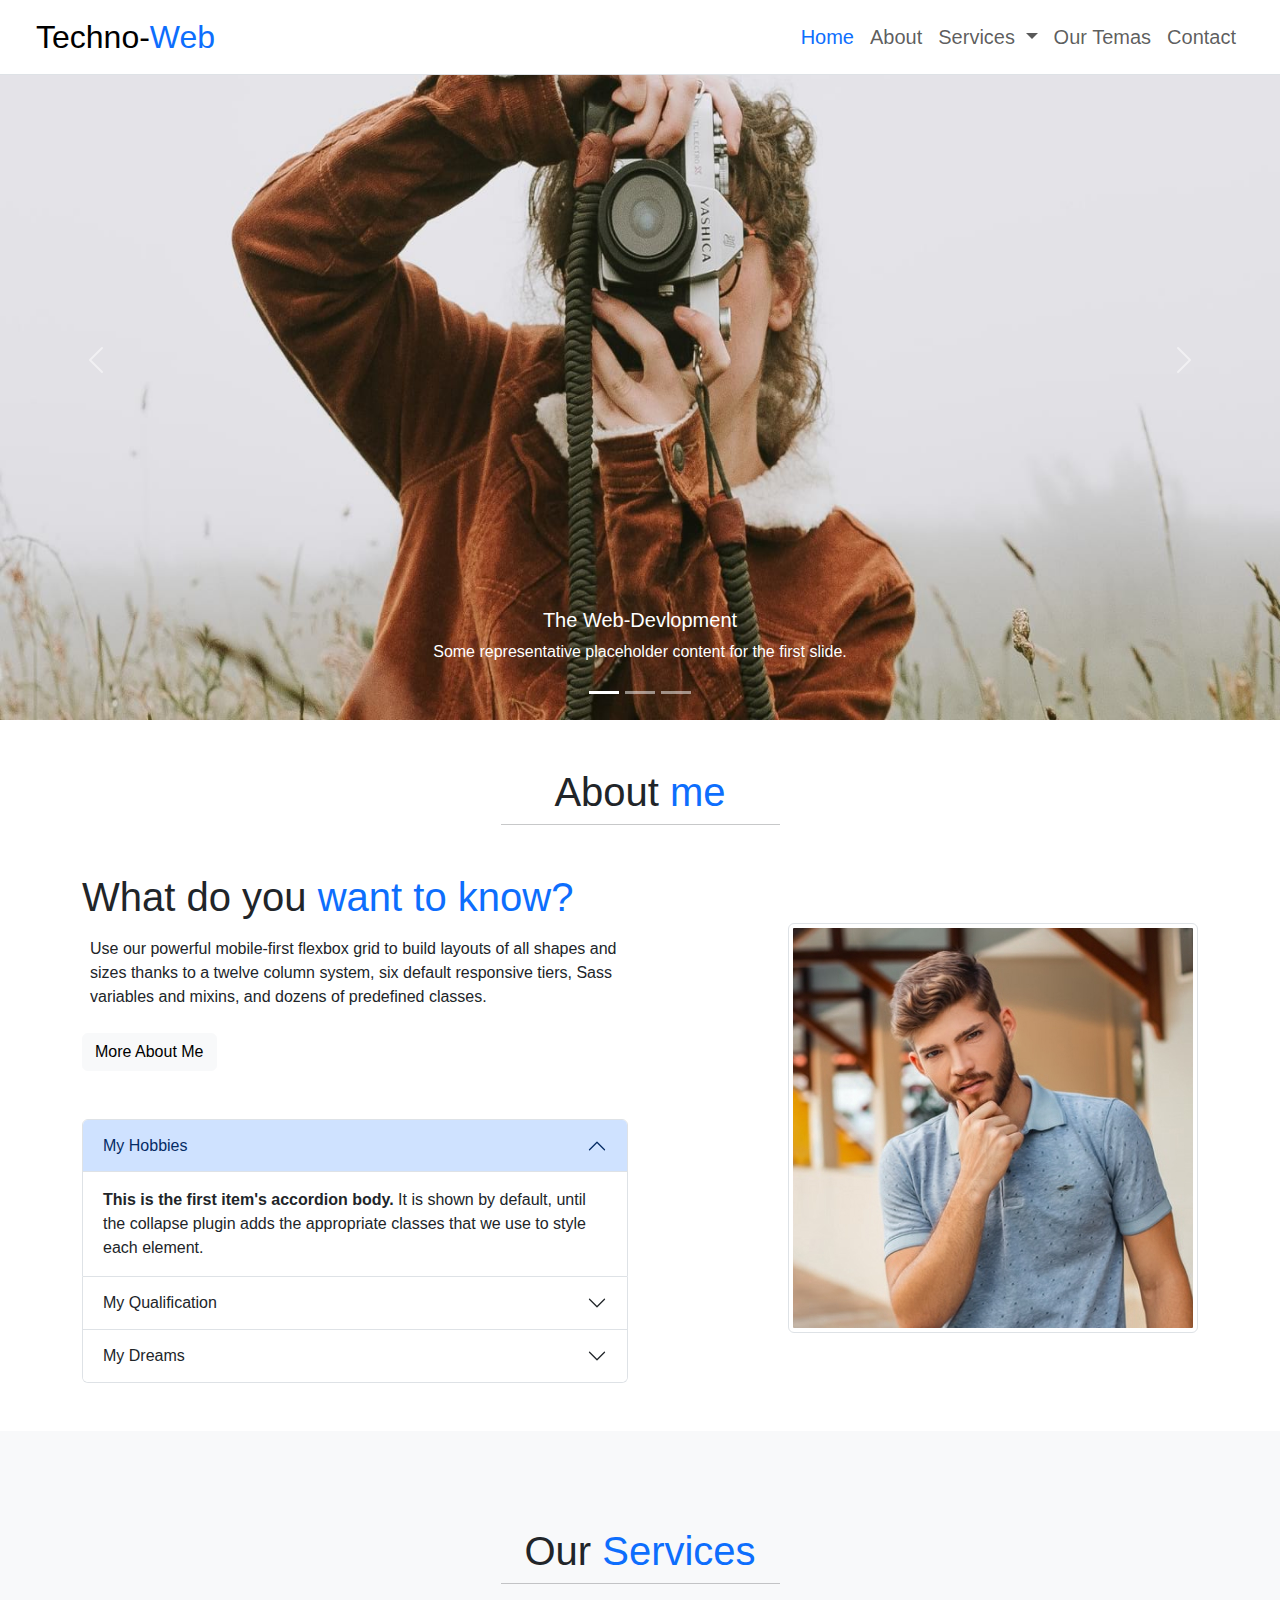
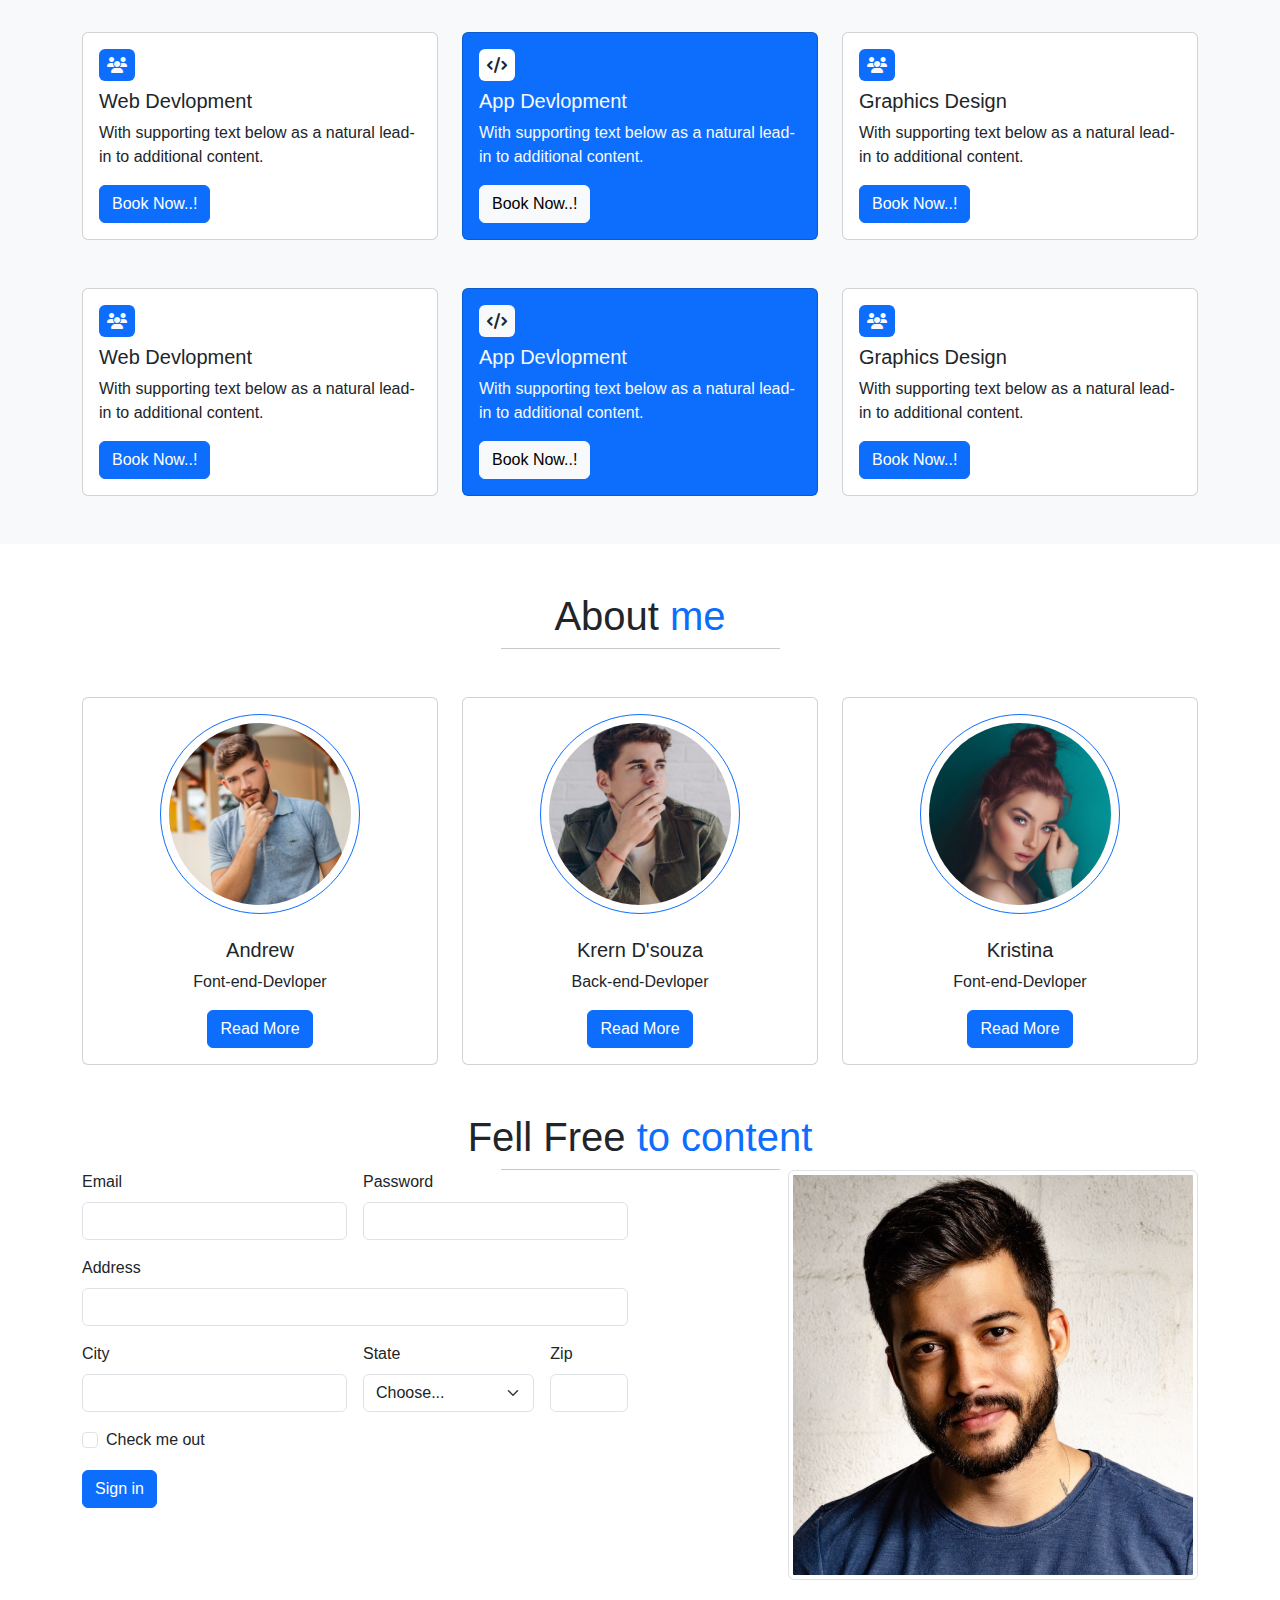
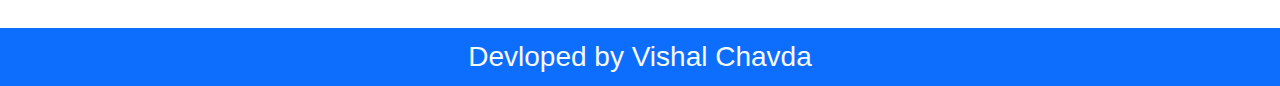
==== commit 9b17b167: "Update index.html" ====
--- a/BT-projets/index.html
+++ b/BT-projets/index.html
@@ -17,7 +17,7 @@
 
     <header id="home">
         <!-- navbar -->
-        <nav class="navbar navbar-expand-lg navbar-light bg-white px-4 border-bottom">
+        <nav class="navbar navbar-expand-lg navbar-light bg-white px-4 border-bottom fixed-top">
             <div class="container-fluid">
                 <a class="navbar-brand fs-2" href="#">Techno-<span class="text-primary">Web</span></a>
                 <button class="navbar-toggler" type="button" data-bs-toggle="collapse"
@@ -75,21 +75,21 @@
                 <div class="carousel-item active">
                     <img src="/BT-projets/Image/banner.jpg" class="d-block w-100" alt="...">
                     <div class="carousel-caption d-md-block">
-                        <h5>First slide label</h5>
+                        <h5>The Web-Devlopment</h5>
                         <p>Some representative placeholder content for the first slide.</p>
                     </div>
                 </div>
                 <div class="carousel-item">
                     <img src="/BT-projets/Image/banner1.jpg" class="d-block w-100" alt="...">
                     <div class="carousel-caption d-md-block">
-                        <h5>Second slide label</h5>
+                        <h5>The App-Devlopment</h5>
                         <p>Some representative placeholder content for the second slide.</p>
                     </div>
                 </div>
                 <div class="carousel-item">
-                    <img src="/BT-projets/Image/banner.jpg" class="d-block w-100" alt="...">
+                    <img src="/BT-projets/Image/banner4.jpeg" class="d-block w-100" alt="...">
                     <div class="carousel-caption  d-md-block">
-                        <h5>Third slide label</h5>
+                        <h5>The Graphics Design</h5>
                         <p>Some representative placeholder content for the third slide.</p>
                     </div>
                 </div>
@@ -196,7 +196,7 @@
                 <div class="col-sm-12 col-md-4 col-lg-4 col-12">
                     <div class="card">
                         <div class="card-body">
-                            <i class="fa-solid fa-users bg-primary text-light p-2 rounded"></i>
+                            <i class="fa-solid fa-users bg-primary text-light p-2 rounded mb-2"></i>
                             <h5 class="card-title">Web Devlopment</h5>
                             <p class="card-text">With supporting text below as a natural lead-in to additional content.
                             </p>
@@ -207,54 +207,54 @@
                 <div class="col-sm-12 col-md-4 col-lg-4 col-12">
                     <div class="card bg-primary text-light">
                         <div class="card-body">
-                            <i class="fa-solid fa-code  bg-white text-dark p-2 rounded"></i>
+                            <i class="fa-solid fa-code  bg-white text-dark p-2 rounded mb-2"></i>
                             <h5 class="card-title">App Devlopment</h5>
                             <p class="card-text">With supporting text below as a natural lead-in to additional content.
                             </p>
+                            <a href="#" class="btn btn-light">Book Now..!</a>
+                        </div>
+                    </div>
+                </div>
+                <div class="col-sm-12 col-md-4 col-lg-4 col-12">
+                    <div class="card">
+                        <div class="card-body">
+                            <i class="fa-solid fa-users bg-primary text-light p-2 rounded mb-2"></i>
+                            <h5 class="card-title">Graphics Design</h5>
+                            <p class="card-text">With supporting text below as a natural lead-in to additional content.
+                            </p>
                             <a href="#" class="btn btn-primary">Book Now..!</a>
                         </div>
                     </div>
                 </div>
-                <div class="col-sm-12 col-md-4 col-lg-4 col-12">
-                    <div class="card">
-                        <div class="card-body">
-                            <i class="fa-solid fa-users bg-primary text-light p-2 rounded"></i>
-                            <h5 class="card-title">Graphics Design</h5>
+
+            </div>
+            <div class="row">
+                <div class="col-sm-12 col-md-4 col-lg-4 col-12">
+                    <div class="card">
+                        <div class="card-body">
+                            <i class="fa-solid fa-users bg-primary text-light p-2 rounded mb-2"></i>
+                            <h5 class="card-title">Web Devlopment</h5>
                             <p class="card-text">With supporting text below as a natural lead-in to additional content.
                             </p>
                             <a href="#" class="btn btn-primary">Book Now..!</a>
                         </div>
                     </div>
                 </div>
-
-            </div>
-            <div class="row">
-                <div class="col-sm-12 col-md-4 col-lg-4 col-12">
-                    <div class="card">
-                        <div class="card-body">
-                            <i class="fa-solid fa-users bg-primary text-light p-2 rounded"></i>
-                            <h5 class="card-title">Web Devlopment</h5>
-                            <p class="card-text">With supporting text below as a natural lead-in to additional content.
-                            </p>
-                            <a href="#" class="btn btn-primary">Book Now..!</a>
-                        </div>
-                    </div>
-                </div>
                 <div class="col-sm-12 col-md-4 col-lg-4 col-12">
                     <div class="card bg-primary text-light">
                         <div class="card-body">
-                            <i class="fa-solid fa-code  bg-light text-dark p-2 rounded"></i>
+                            <i class="fa-solid fa-code  bg-light text-dark p-2 rounded mb-2"></i>
                             <h5 class="card-title">App Devlopment</h5>
                             <p class="card-text">With supporting text below as a natural lead-in to additional content.
                             </p>
-                            <a href="#" class="btn btn-primary">Book Now..!</a>
-                        </div>
-                    </div>
-                </div>
-                <div class="col-sm-12 col-md-4 col-lg-4 col-12">
-                    <div class="card">
-                        <div class="card-body">
-                            <i class="fa-solid fa-users bg-primary text-light p-2 rounded"></i>
+                            <a href="#" class="btn btn-light">Book Now..!</a>
+                        </div>
+                    </div>
+                </div>
+                <div class="col-sm-12 col-md-4 col-lg-4 col-12">
+                    <div class="card">
+                        <div class="card-body">
+                            <i class="fa-solid fa-users bg-primary text-light p-2 rounded mb-2"></i>
                             <h5 class="card-title">Graphics Design</h5>
                             <p class="card-text">With supporting text below as a natural lead-in to additional content.
                             </p>
@@ -279,7 +279,8 @@
                 <div class="col-sm-12 col-md-4 col-lg-4 col-12">
                     <div class="card">
                         <div class="card-body text-center">
-                            <img src="/BT-projets/Image/s4.jpg" alt="" class="img-fulid rounded-circle border border-primary p-2">
+                            <img src="/BT-projets/Image/s4.jpg" alt=""
+                                class="img-fulid rounded-circle border border-primary p-2">
                             <h5 class="card-title mt-4">Andrew</h5>
                             <p class="card-text">Font-end-Devloper</p>
                             <a href="#" class="btn btn-primary">Read More</a>
@@ -289,7 +290,8 @@
                 <div class="col-sm-12 col-md-4 col-lg-4 col-12">
                     <div class="card">
                         <div class="card-body text-center">
-                            <img src="/BT-projets/Image/s2.jpg" alt="" class="img-fulid rounded-circle border border-primary p-2">
+                            <img src="/BT-projets/Image/s2.jpg" alt=""
+                                class="img-fulid rounded-circle border border-primary p-2">
                             <h5 class="card-title mt-4">Krern D'souza</h5>
                             <p class="card-text">Back-end-Devloper</p>
                             <a href="#" class="btn btn-primary">Read More</a>
@@ -299,7 +301,8 @@
                 <div class="col-sm-12 col-md-4 col-lg-4 col-12">
                     <div class="card">
                         <div class="card-body text-center">
-                            <img src="/BT-projets/Image/s3.jpg" alt="" class="img-fulid rounded-circle border border-primary p-2">
+                            <img src="/BT-projets/Image/s3.jpg" alt=""
+                                class="img-fulid rounded-circle border border-primary p-2">
                             <h5 class="card-title mt-4">Kristina</h5>
                             <p class="card-text">Font-end-Devloper</p>
                             <a href="#" class="btn btn-primary">Read More</a>
@@ -307,12 +310,7 @@
                     </div>
                 </div>
             </div>
-
-
-
-        </div>
-
-
+        </div>
     </section>
 
     <!-- content -->
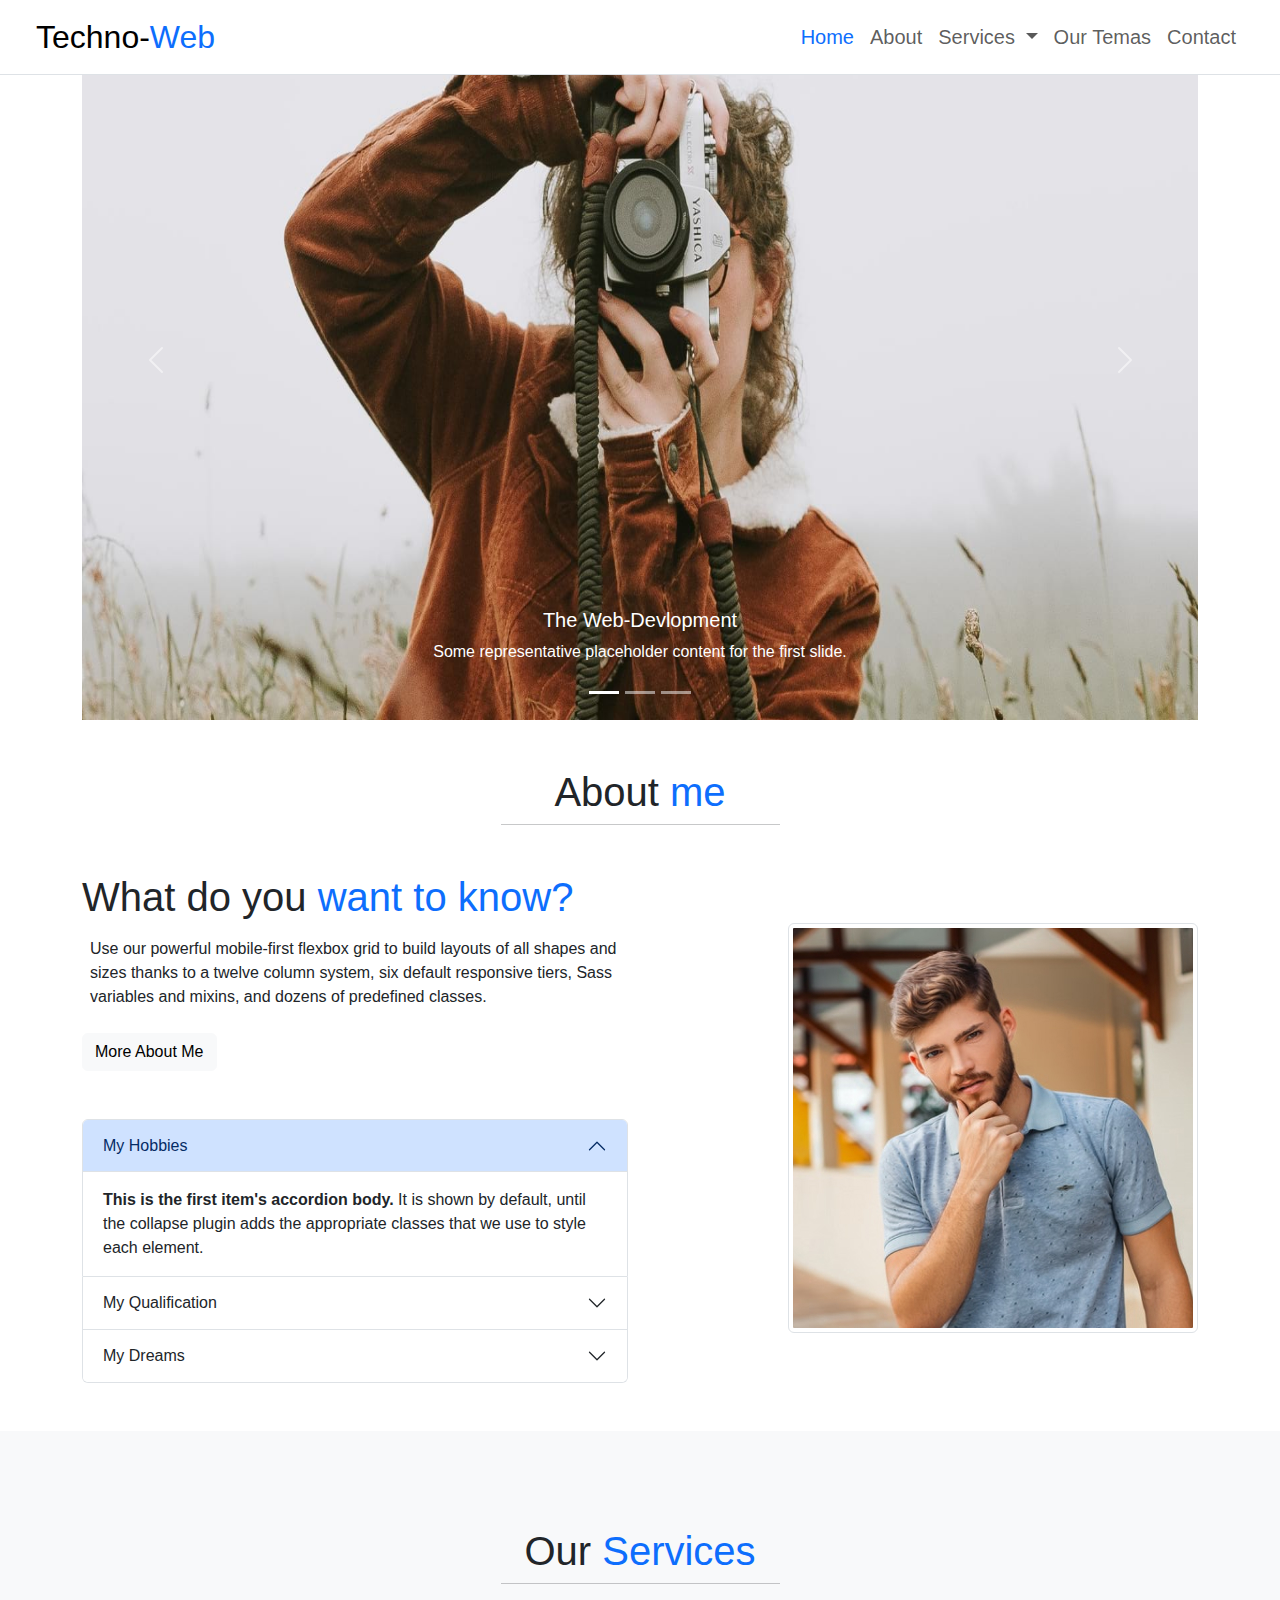
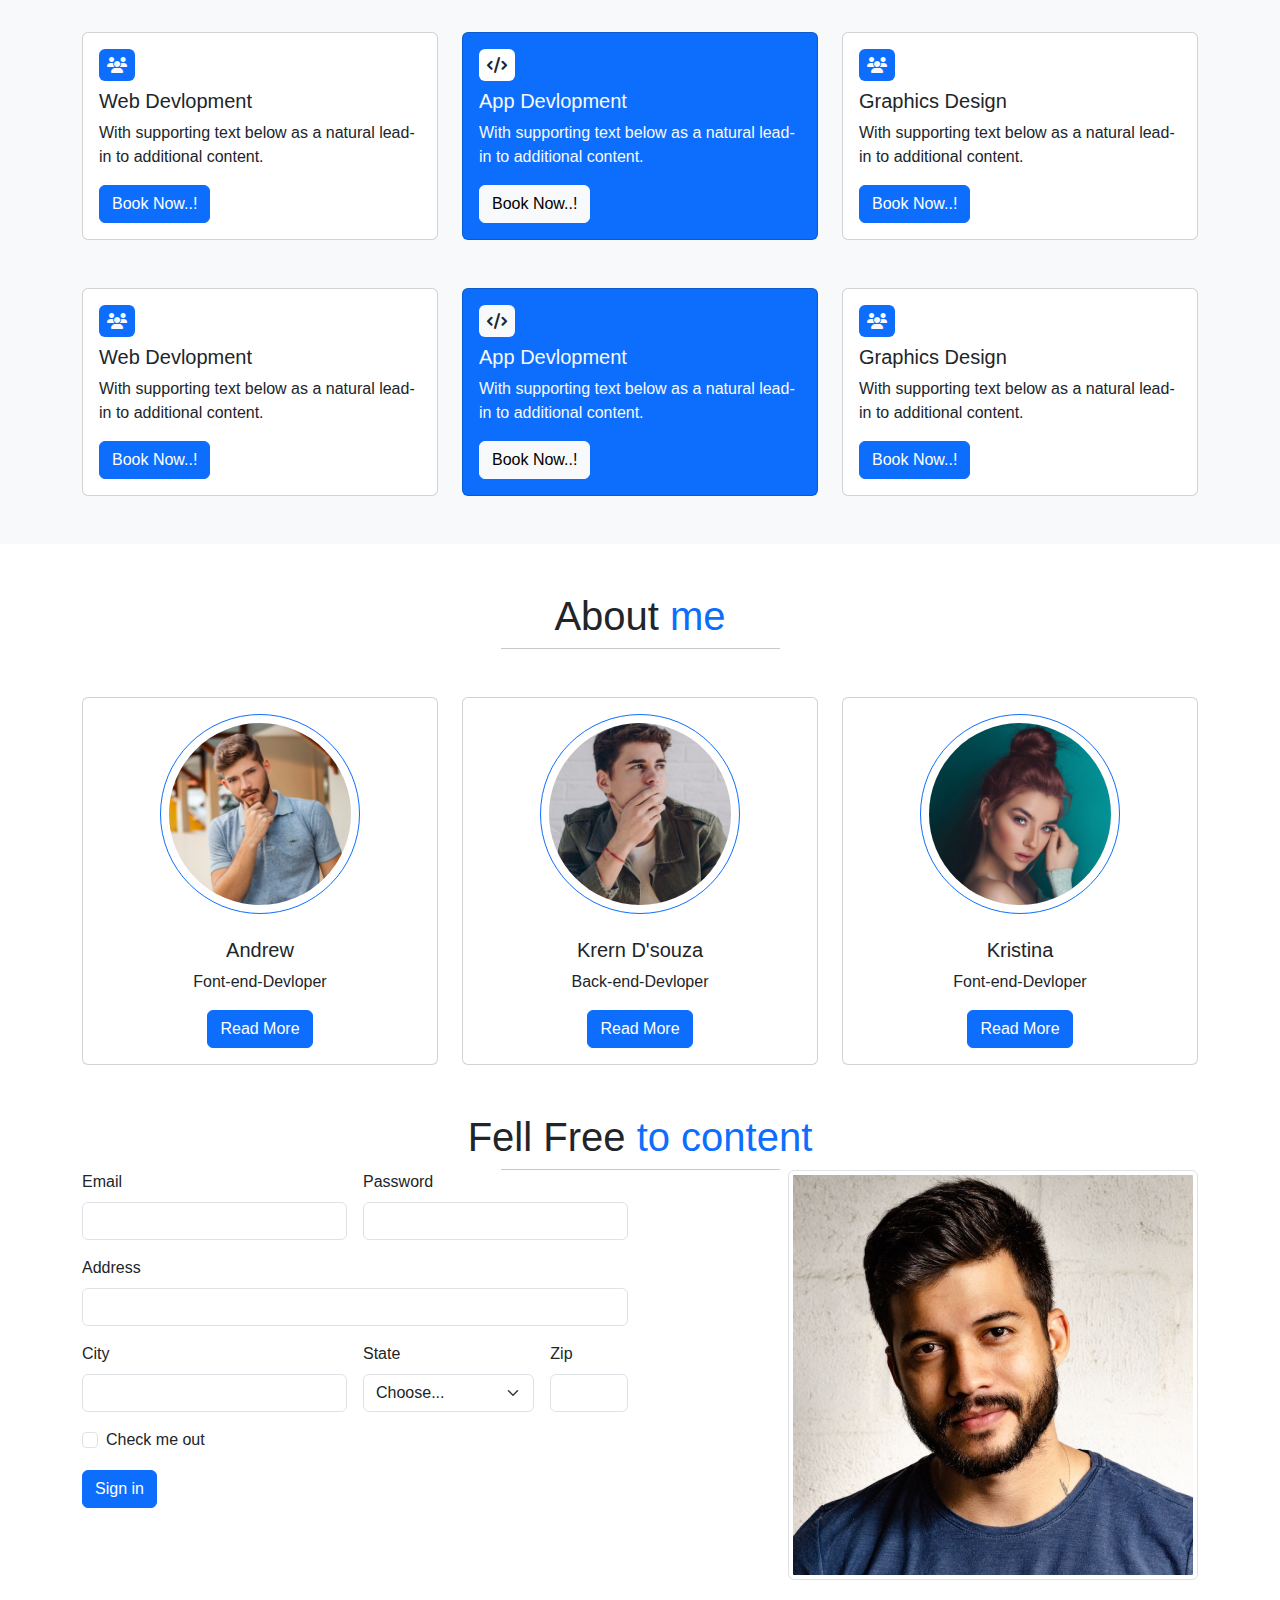
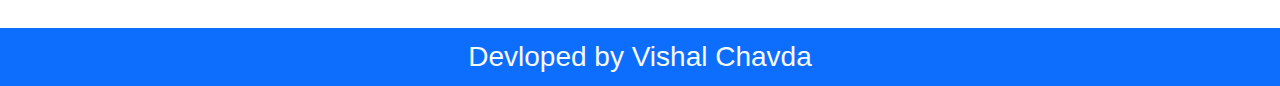
==== commit 88c87463: "Update index.html" ====
--- a/BT-projets/index.html
+++ b/BT-projets/index.html
@@ -62,7 +62,7 @@
 
 
         <!-- slider -->
-        <div id="carouselExampleCaptions" class="carousel slide" data-bs-ride="carousel">
+        <div id="carouselExampleCaptions" class="carousel slide container-sm container-md " data-bs-ride="carousel">
             <div class="carousel-indicators">
                 <button type="button" data-bs-target="#carouselExampleCaptions" data-bs-slide-to="0" class="active"
                     aria-current="true" aria-label="Slide 1"></button>
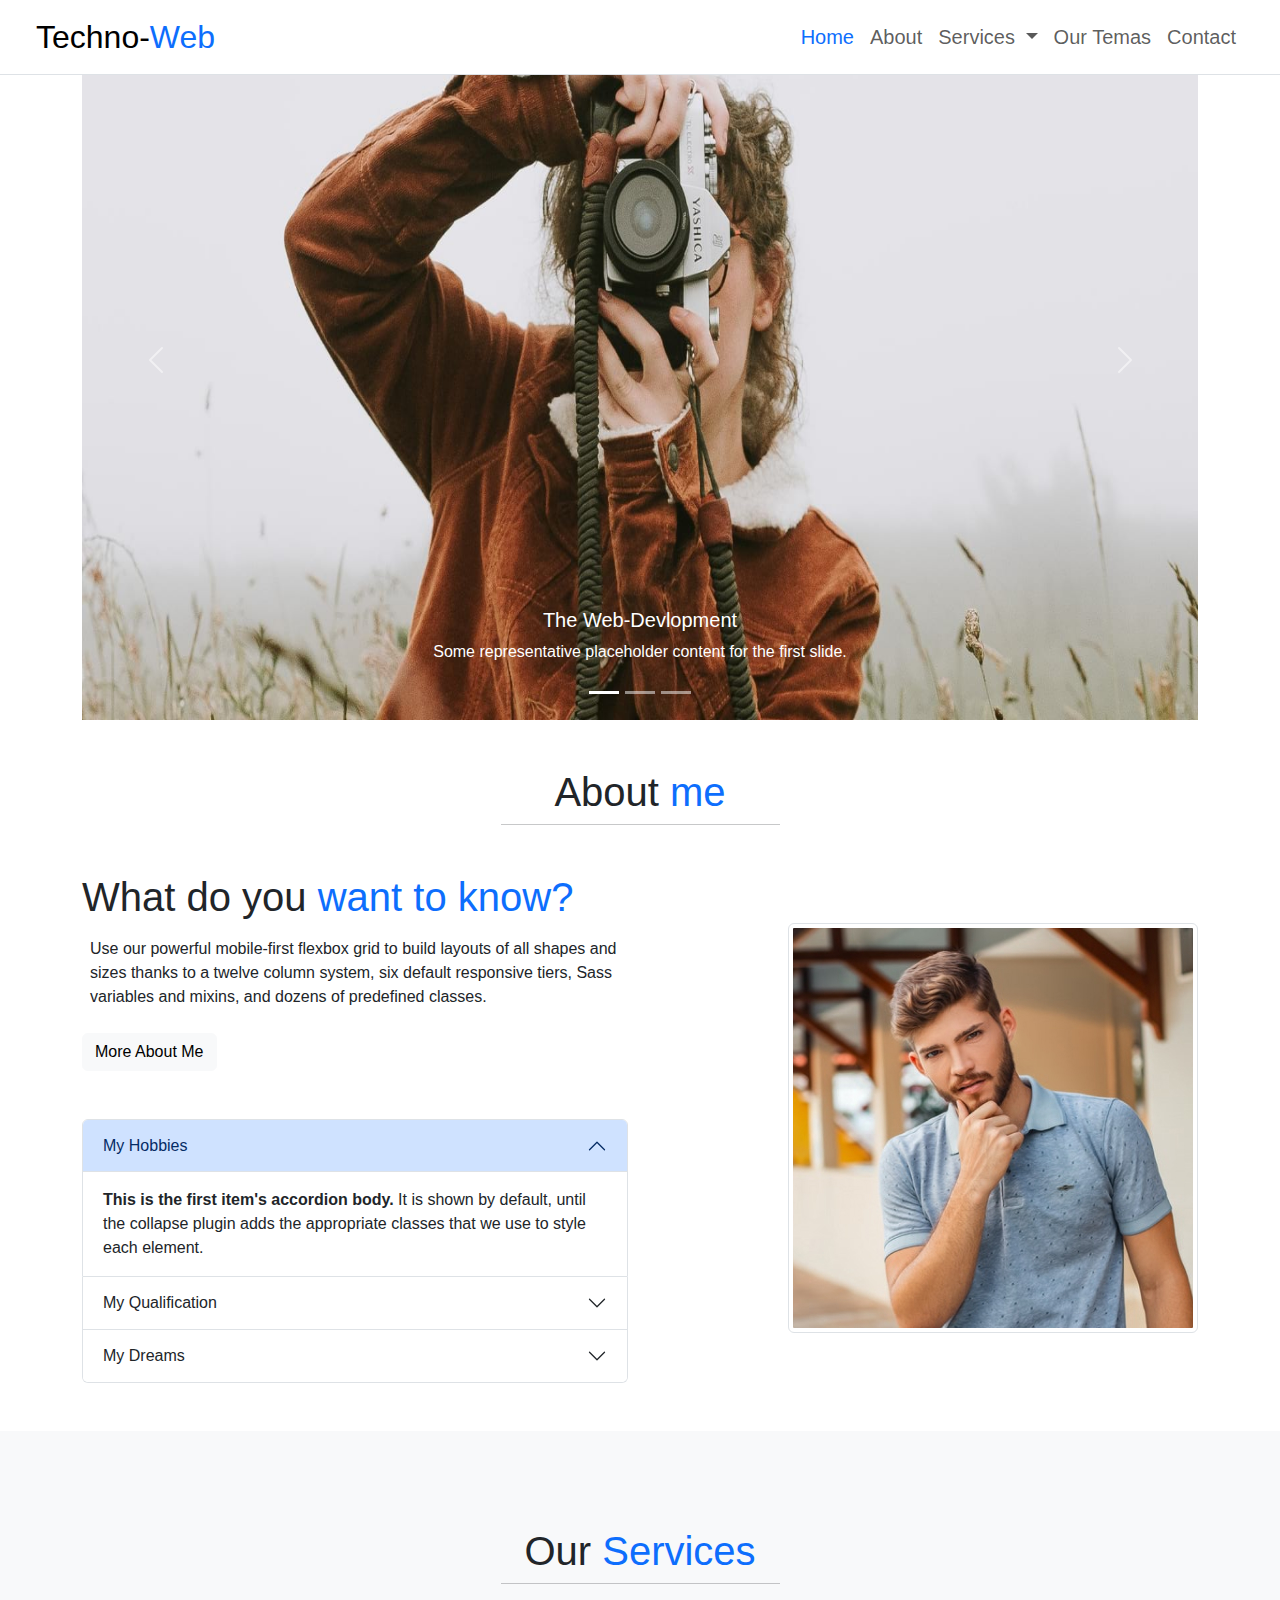
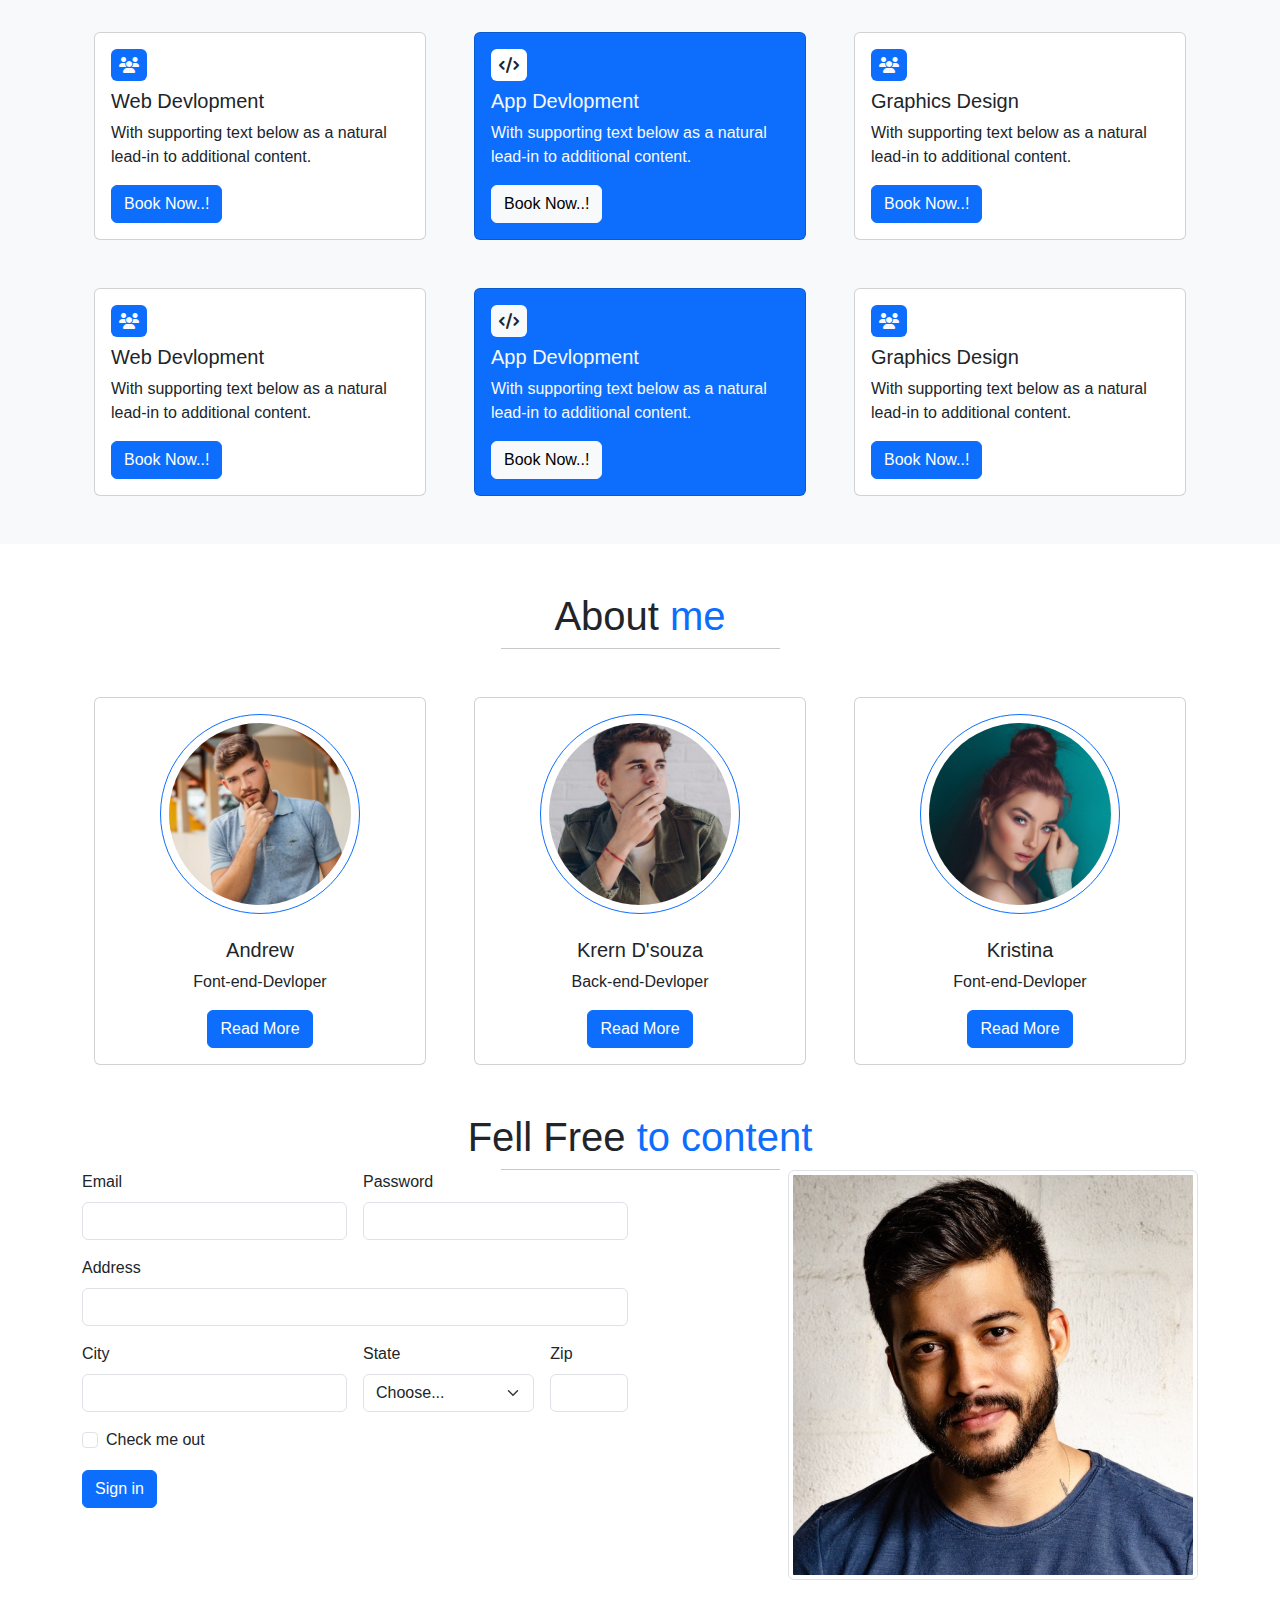
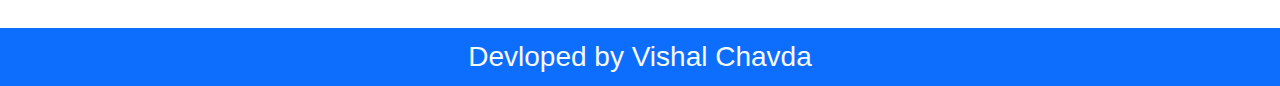
==== commit 22aceaa0: "Update index.html" ====
--- a/BT-projets/index.html
+++ b/BT-projets/index.html
@@ -109,14 +109,14 @@
 
     <!-- About -->
     <section class="About my-5" id="About">
-        <div class="container ">
+        <div class="container container-sm-border border-danger ">
             <div>
                 <h1 class="text-center">About <span class="text-primary">me</span></h1>
                 <hr class="w-25 m-auto">
             </div>
             <div class="row mt-5">
-                <div class="col-sm-12 col-md-6 col-lg-6 col-12">
-                    <h1>What do you <span class="text-primary">want to know?</span></h1>
+                <div class="col-sm-12 col-md-6 col-lg-6 col-12 pra">
+                    <h1 class="head">What do you <span class="text-primary">want to know?</span></h1>
                     <p class="p-2">
                         Use our powerful mobile-first flexbox grid to build layouts of all shapes and sizes thanks to a
                         twelve column system, six default responsive tiers, Sass variables and mixins, and dozens of
@@ -185,7 +185,7 @@
 
     <!-- services -->
     <section class="serices py-5 bg-light" id="Services">
-        <div class="container">
+        <div class="container container-sm">
             <div class="my-5">
                 <h1 class="text-center">Our <span class="text-primary">Services</span></h1>
                 <hr class="w-25 m-auto">
@@ -193,7 +193,7 @@
 
 
             <div class="row my-5">
-                <div class="col-sm-12 col-md-4 col-lg-4 col-12">
+                <div class="col-sm-12 col-md-4 col-lg-4 col-12 px-4 inner-box">
                     <div class="card">
                         <div class="card-body">
                             <i class="fa-solid fa-users bg-primary text-light p-2 rounded mb-2"></i>
@@ -204,7 +204,7 @@
                         </div>
                     </div>
                 </div>
-                <div class="col-sm-12 col-md-4 col-lg-4 col-12">
+                <div class="col-sm-12 col-md-4 col-lg-4 col-12 px-4 inner-box">
                     <div class="card bg-primary text-light">
                         <div class="card-body">
                             <i class="fa-solid fa-code  bg-white text-dark p-2 rounded mb-2"></i>
@@ -215,7 +215,7 @@
                         </div>
                     </div>
                 </div>
-                <div class="col-sm-12 col-md-4 col-lg-4 col-12">
+                <div class="col-sm-12 col-md-4 col-lg-4 col-12 px-4 inner-box">
                     <div class="card">
                         <div class="card-body">
                             <i class="fa-solid fa-users bg-primary text-light p-2 rounded mb-2"></i>
@@ -229,7 +229,7 @@
 
             </div>
             <div class="row">
-                <div class="col-sm-12 col-md-4 col-lg-4 col-12">
+                <div class="col-sm-12 col-md-4 col-lg-4 col-12 px-4 inner-box">
                     <div class="card">
                         <div class="card-body">
                             <i class="fa-solid fa-users bg-primary text-light p-2 rounded mb-2"></i>
@@ -240,7 +240,7 @@
                         </div>
                     </div>
                 </div>
-                <div class="col-sm-12 col-md-4 col-lg-4 col-12">
+                <div class="col-sm-12 col-md-4 col-lg-4 col-12 px-4 inner-box">
                     <div class="card bg-primary text-light">
                         <div class="card-body">
                             <i class="fa-solid fa-code  bg-light text-dark p-2 rounded mb-2"></i>
@@ -251,7 +251,7 @@
                         </div>
                     </div>
                 </div>
-                <div class="col-sm-12 col-md-4 col-lg-4 col-12">
+                <div class="col-sm-12 col-md-4 col-lg-4 col-12 px-4 inner-box">
                     <div class="card">
                         <div class="card-body">
                             <i class="fa-solid fa-users bg-primary text-light p-2 rounded mb-2"></i>
@@ -276,7 +276,7 @@
             </div>
 
             <div class="row mt-5">
-                <div class="col-sm-12 col-md-4 col-lg-4 col-12">
+                <div class="col-sm-12 col-md-4 col-lg-4 col-12 px-4  temas-box">
                     <div class="card">
                         <div class="card-body text-center">
                             <img src="/BT-projets/Image/s4.jpg" alt=""
@@ -287,7 +287,7 @@
                         </div>
                     </div>
                 </div>
-                <div class="col-sm-12 col-md-4 col-lg-4 col-12">
+                <div class="col-sm-12 col-md-4 col-lg-4 col-12 px-4  temas-box">
                     <div class="card">
                         <div class="card-body text-center">
                             <img src="/BT-projets/Image/s2.jpg" alt=""
@@ -298,7 +298,7 @@
                         </div>
                     </div>
                 </div>
-                <div class="col-sm-12 col-md-4 col-lg-4 col-12">
+                <div class="col-sm-12 col-md-4 col-lg-4 col-12 px-4  temas-box">
                     <div class="card">
                         <div class="card-body text-center">
                             <img src="/BT-projets/Image/s3.jpg" alt=""
@@ -322,7 +322,7 @@
             </div>
 
             <div class="row">
-                <div class="col-sm-12 col-md-6 col-lg-6 col-12">
+                <div class="col-sm-12 col-md-6 col-lg-6 col-12 con-input">
                     <form class="row g-3">
                         <div class="col-md-6">
                             <label for="inputEmail4" class="form-label">Email</label>
--- a/BT-projets/style.css
+++ b/BT-projets/style.css
@@ -11,4 +11,47 @@
 .card-body img{
     min-width: 50%;
     max-height: 200px;
-}+}
+
+
+@media (max-width:425px){
+
+    /* slider sections */
+    .carousel-item img{
+        width: 100%;
+        height: 40vh;
+    }
+    /* About section */
+    .About .pra{
+        padding: 10px 15px;
+        margin-bottom: 20px;
+    }
+    .About .head{
+        font-size: 24px;
+        padding: 10px;
+    }
+
+    /* Services Section */
+    .serices .inner-box{
+        margin-top: 4px;
+        padding: 10px;
+    }
+
+    /* temas section */
+
+    .temas .temas-box{
+        margin-top: 8px;
+        padding-left: 10px;
+    }
+
+    /* Contact Section */
+
+    .content .con-input{
+        padding: 30px;
+        margin-top: 8px;   
+    }
+    .content .img-fulid {
+        margin-top: 10px;
+        padding: 10px;
+    }
+}
